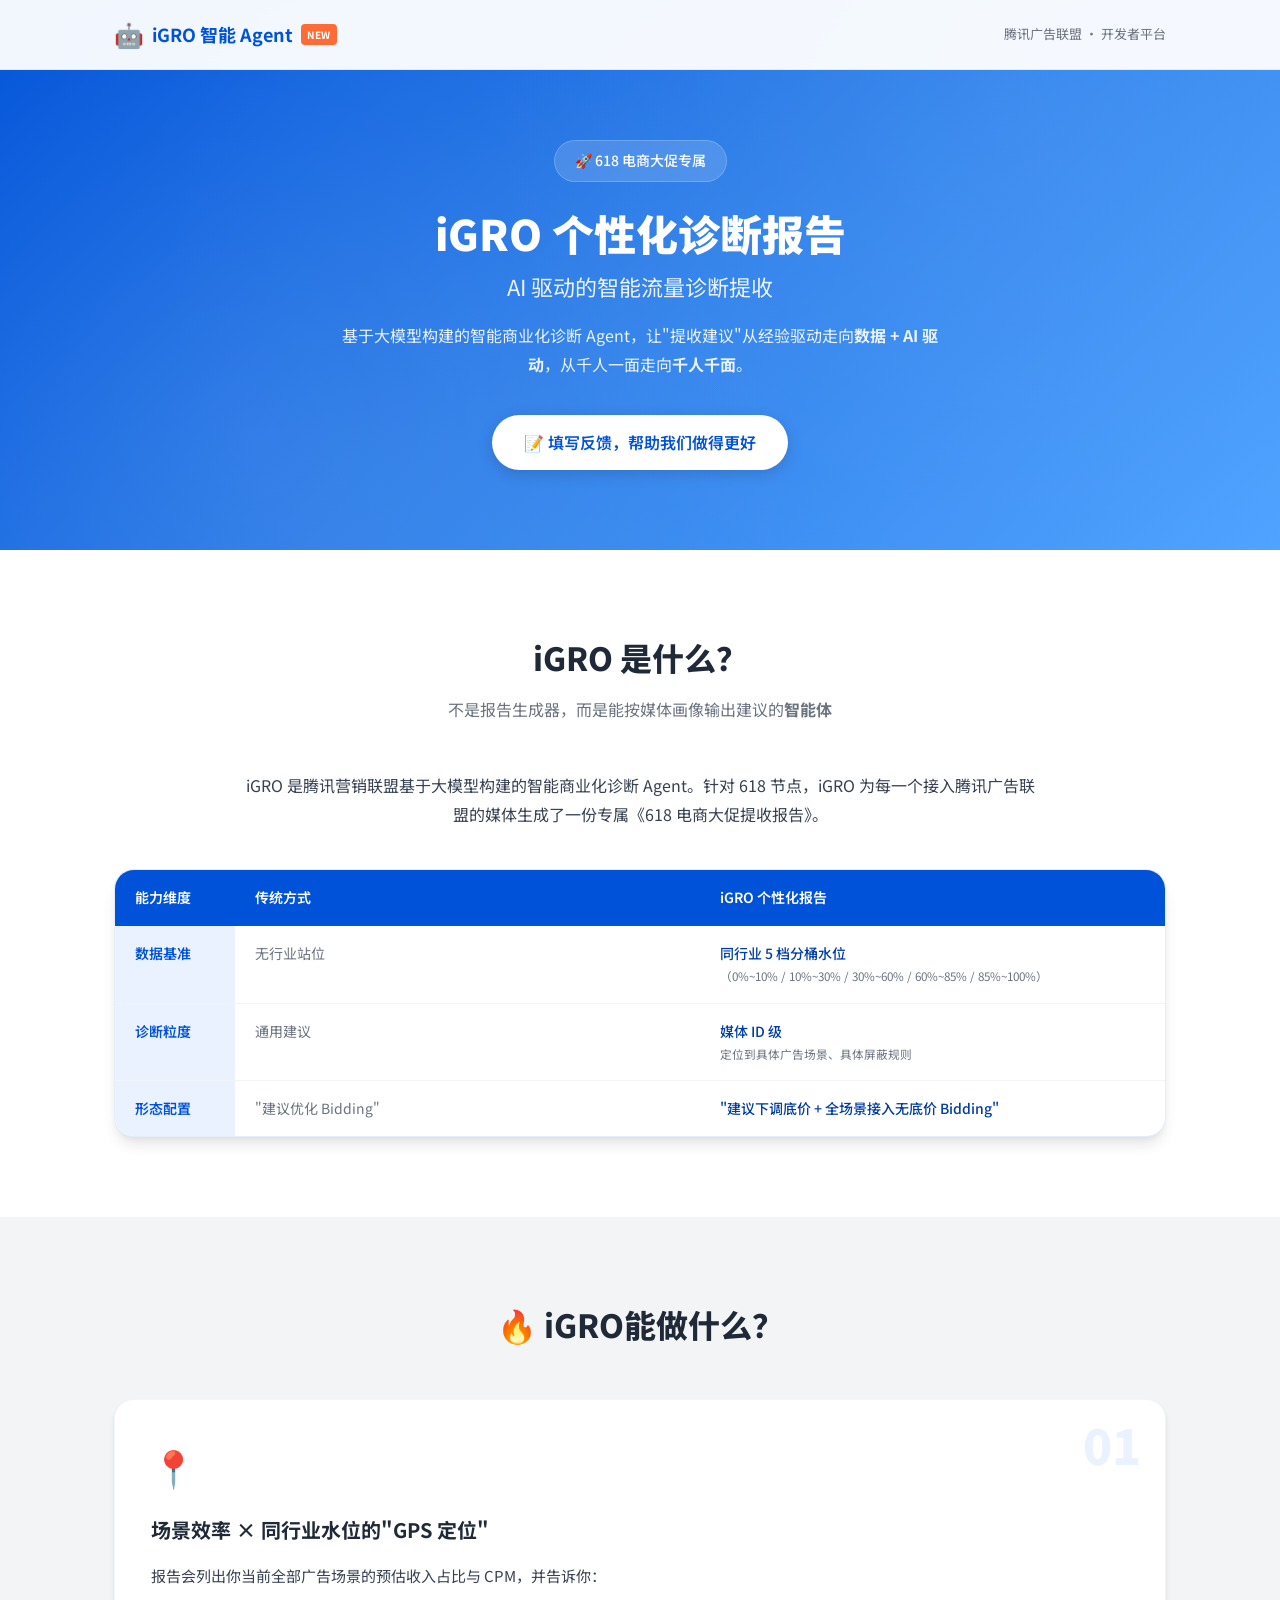
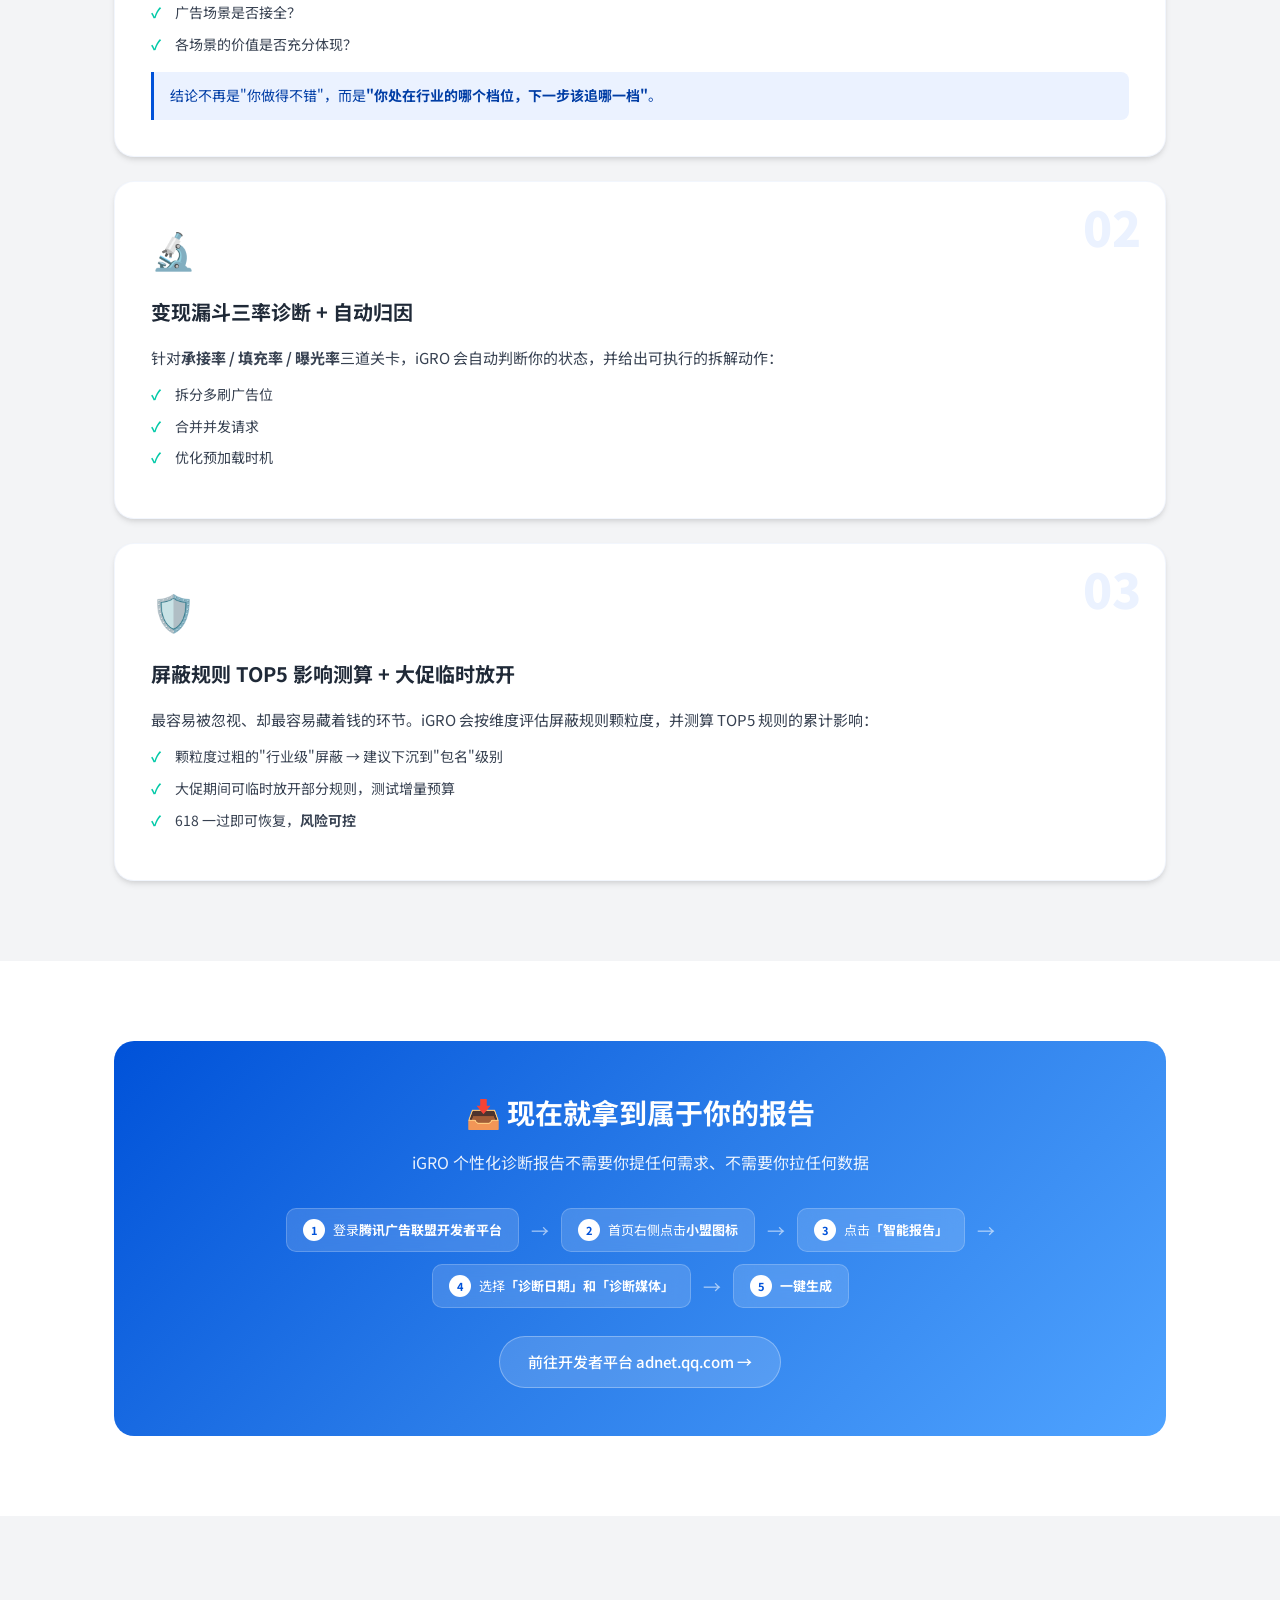
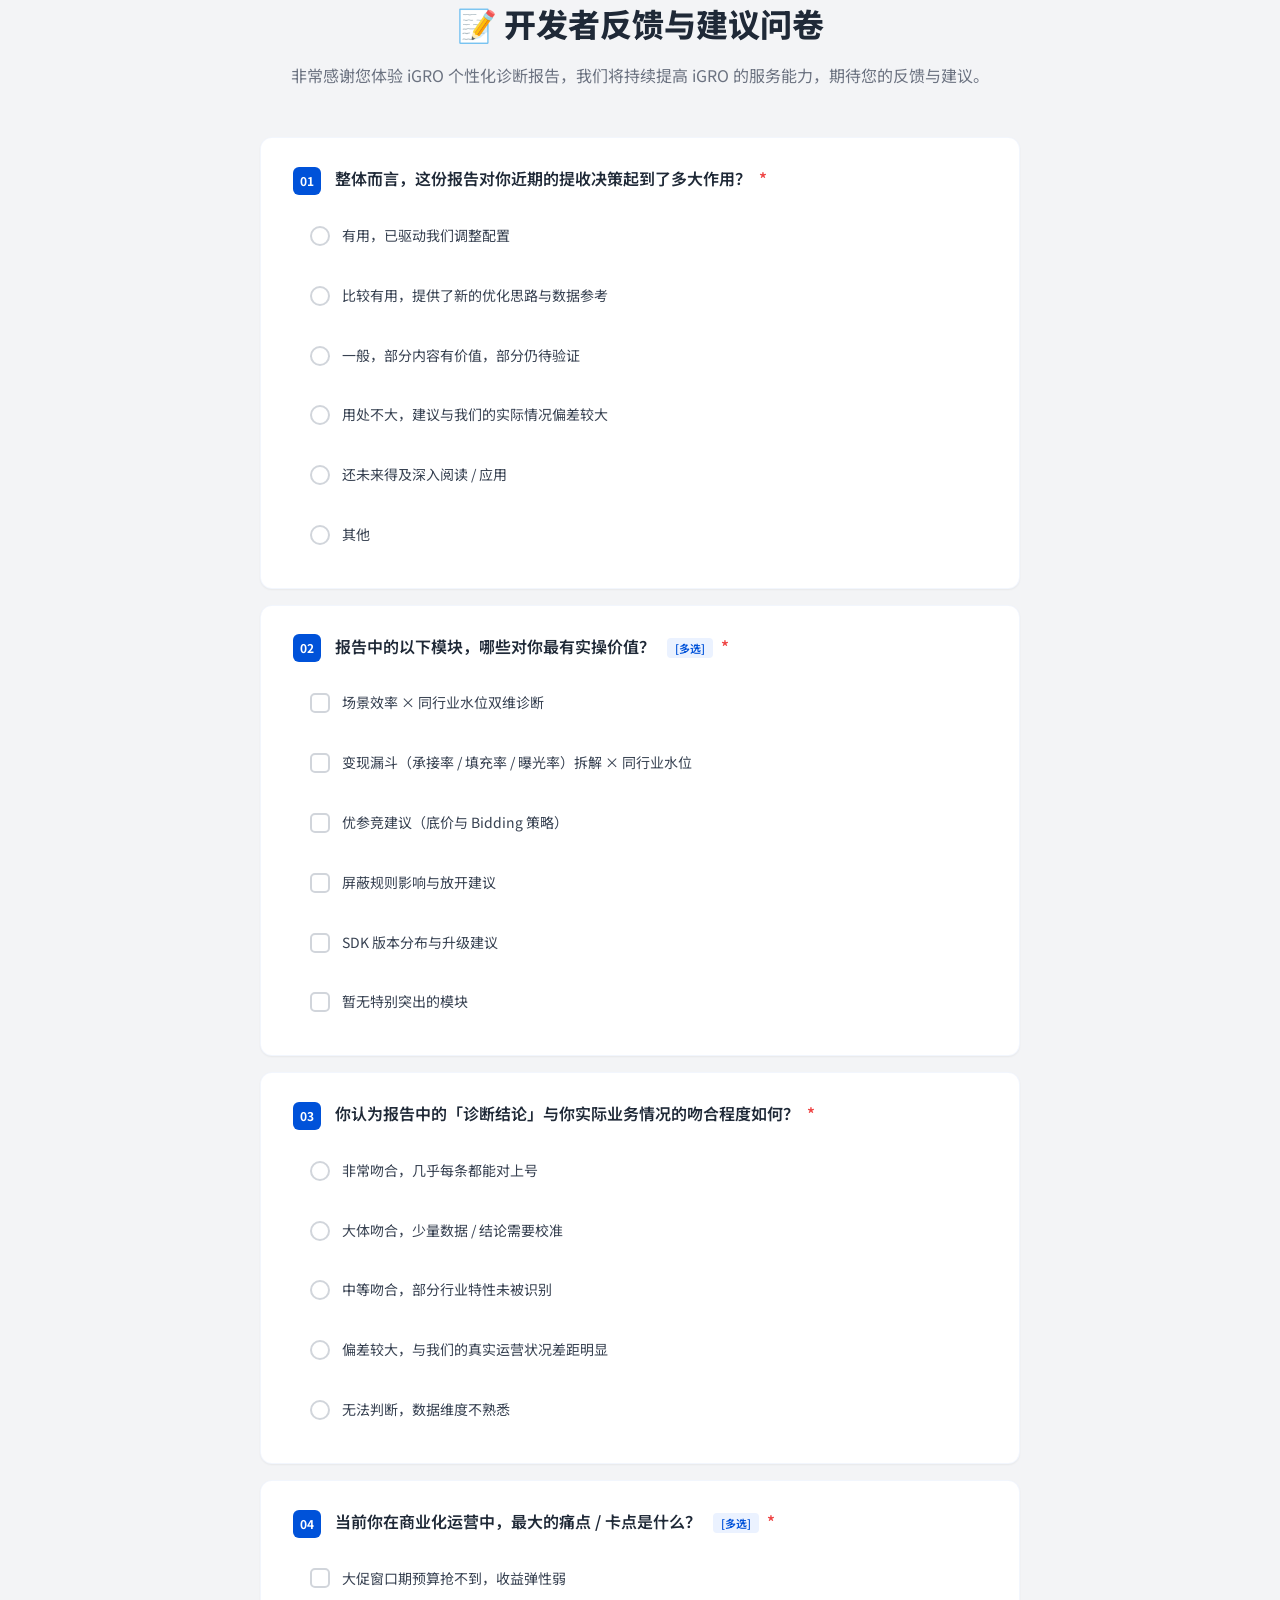
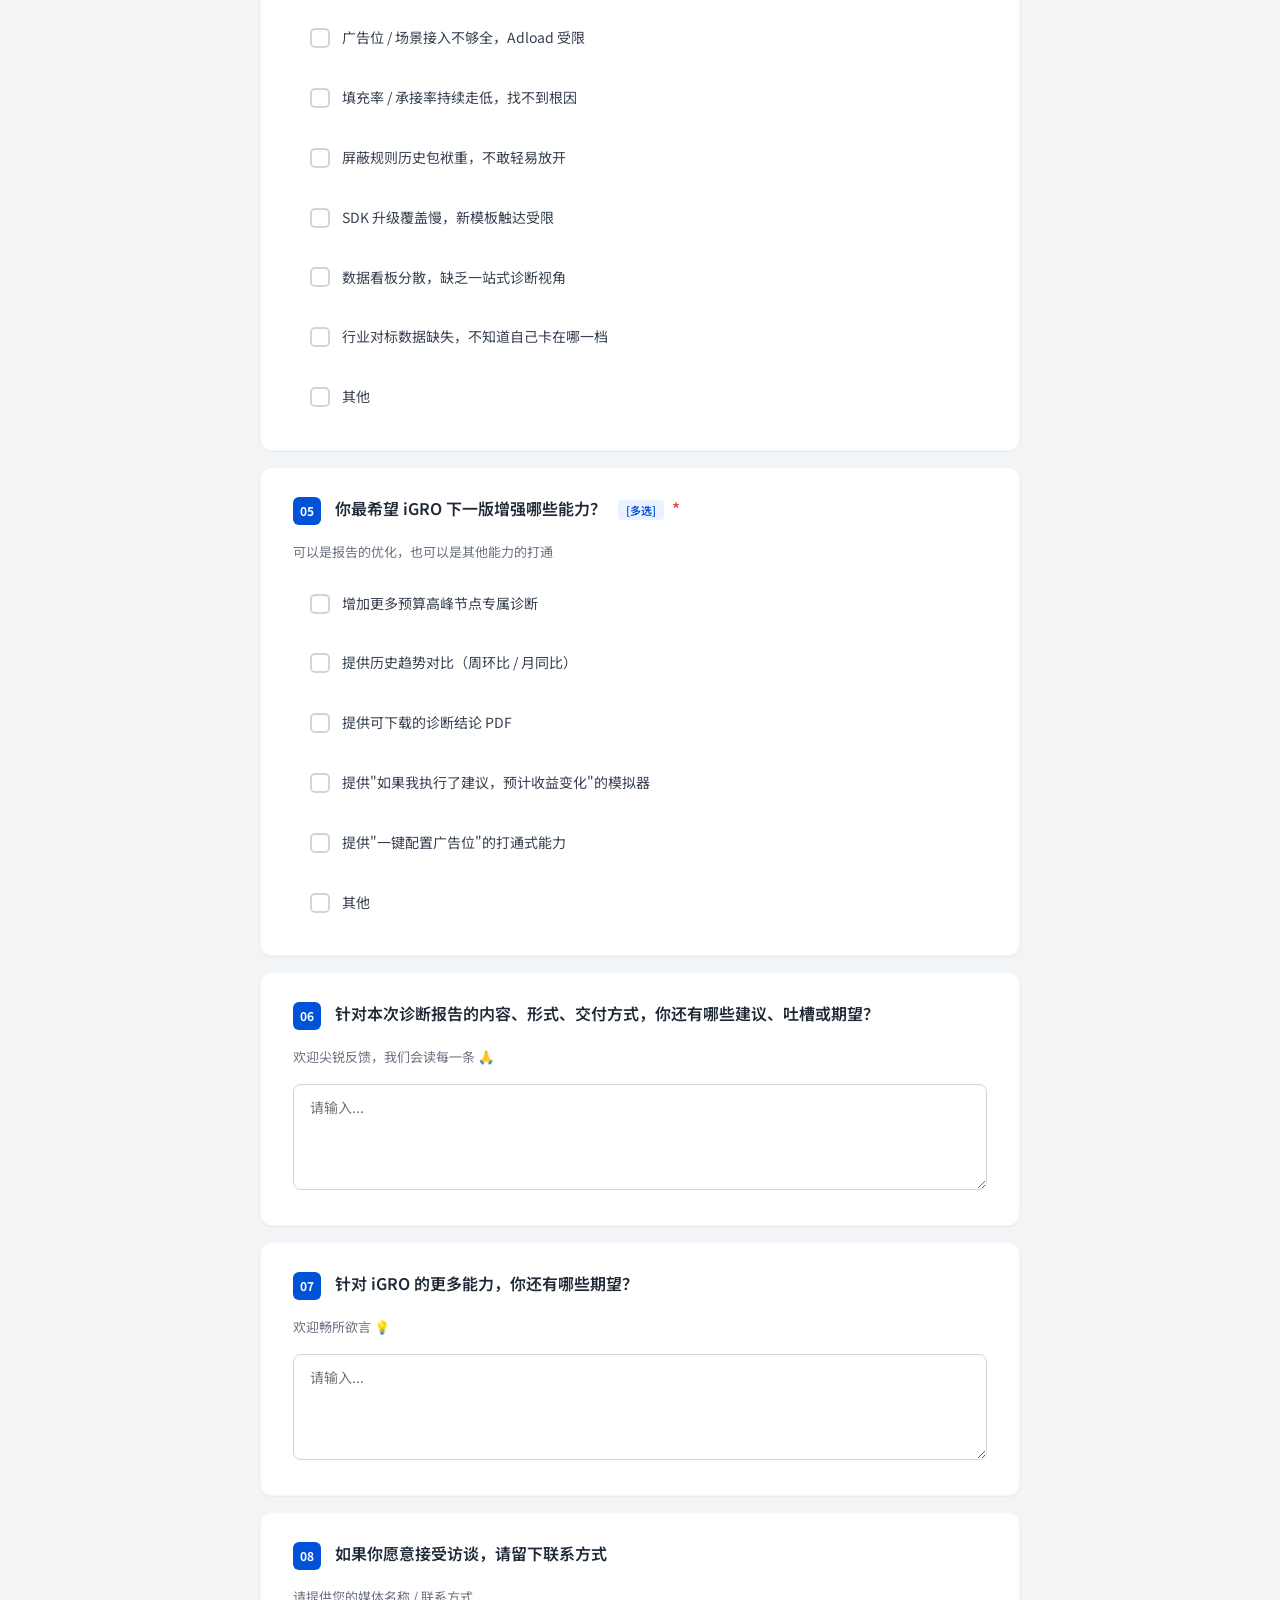
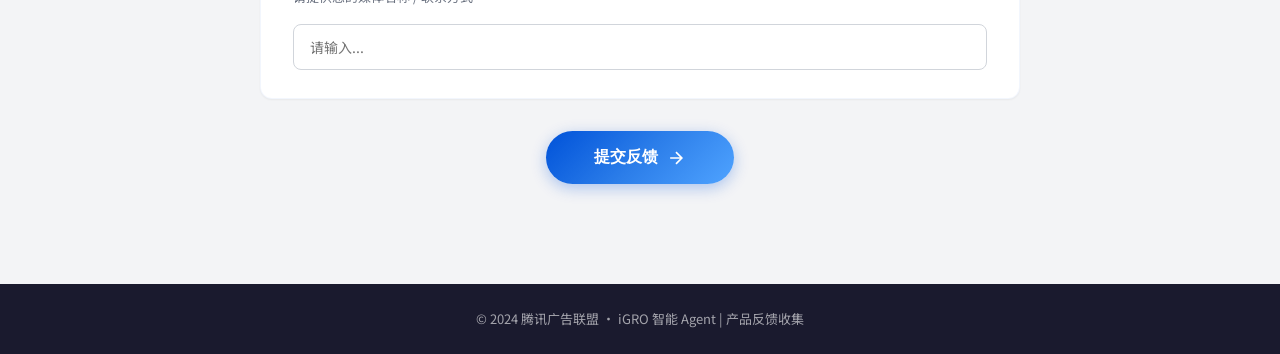
==== index.html @ fc8ea341 "Initial commit: iGRO feedback static site for GitHub Pages" ====
<!DOCTYPE html>
<html lang="zh-CN">
<head>
    <meta charset="UTF-8">
    <meta name="viewport" content="width=device-width, initial-scale=1.0">
    <title>iGRO 智能诊断报告 - 腾讯广告联盟</title>
    <link rel="stylesheet" href="style.css">
    <link href="https://fonts.googleapis.com/css2?family=Noto+Sans+SC:wght@300;400;500;700;900&display=swap" rel="stylesheet">
</head>
<body>
    <!-- 顶部导航 -->
    <nav class="navbar">
        <div class="nav-container">
            <div class="nav-brand">
                <span class="brand-icon">🤖</span>
                <span class="brand-text">iGRO 智能 Agent</span>
                <span class="brand-badge">NEW</span>
            </div>
            <div class="nav-subtitle">腾讯广告联盟 · 开发者平台</div>
        </div>
    </nav>

    <!-- Hero 区域 -->
    <section class="hero">
        <div class="hero-bg-pattern"></div>
        <div class="container">
            <div class="hero-content">
                <div class="hero-tag">🚀 618 电商大促专属</div>
                <h1 class="hero-title">
                    iGRO 个性化诊断报告
                    <span class="hero-highlight">AI 驱动的智能流量诊断提收</span>
                </h1>
                <p class="hero-desc">
                    基于大模型构建的智能商业化诊断 Agent，让"提收建议"从经验驱动走向<strong>数据 + AI 驱动</strong>，从千人一面走向<strong>千人千面</strong>。
                </p>
                <a href="#feedback-form" class="hero-cta">📝 填写反馈，帮助我们做得更好</a>
            </div>
        </div>
    </section>

    <!-- iGRO 是什么 -->
    <section class="section section-what">
        <div class="container">
            <div class="section-header">
                <h2 class="section-title">iGRO 是什么？</h2>
                <p class="section-subtitle">不是报告生成器，而是能按媒体画像输出建议的<strong>智能体</strong></p>
            </div>
            <p class="section-desc">
                iGRO 是腾讯营销联盟基于大模型构建的智能商业化诊断 Agent。针对 618 节点，iGRO 为每一个接入腾讯广告联盟的媒体生成了一份专属《618 电商大促提收报告》。
            </p>
            
            <!-- 对比表格 -->
            <div class="compare-table">
                <div class="compare-header">
                    <div class="compare-col">能力维度</div>
                    <div class="compare-col old">传统方式</div>
                    <div class="compare-col new">iGRO 个性化报告</div>
                </div>
                <div class="compare-row">
                    <div class="compare-col label">数据基准</div>
                    <div class="compare-col old">无行业站位</div>
                    <div class="compare-col new">同行业 5 档分桶水位<br><small>（0%~10% / 10%~30% / 30%~60% / 60%~85% / 85%~100%）</small></div>
                </div>
                <div class="compare-row">
                    <div class="compare-col label">诊断粒度</div>
                    <div class="compare-col old">通用建议</div>
                    <div class="compare-col new">媒体 ID 级<br><small>定位到具体广告场景、具体屏蔽规则</small></div>
                </div>
                <div class="compare-row">
                    <div class="compare-col label">形态配置</div>
                    <div class="compare-col old">"建议优化 Bidding"</div>
                    <div class="compare-col new">"建议下调底价 + 全场景接入无底价 Bidding"</div>
                </div>
            </div>
        </div>
    </section>

    <!-- 三大看点 -->
    <section class="section section-highlights">
        <div class="container">
            <div class="section-header">
                <h2 class="section-title">🔥 iGRO能做什么？</h2>
            </div>
            
            <div class="highlights-grid">
                <!-- 看点一 -->
                <div class="highlight-card">
                    <div class="highlight-number">01</div>
                    <div class="highlight-icon">📍</div>
                    <h3 class="highlight-title">场景效率 × 同行业水位的"GPS 定位"</h3>
                    <div class="highlight-content">
                        <p>报告会列出你当前全部广告场景的预估收入占比与 CPM，并告诉你：</p>
                        <ul>
                            <li>广告场景是否接全？</li>
                            <li>各场景的价值是否充分体现？</li>
                        </ul>
                        <div class="highlight-quote">
                            结论不再是"你做得不错"，而是<strong>"你处在行业的哪个档位，下一步该追哪一档"</strong>。
                        </div>
                    </div>
                </div>

                <!-- 看点二 -->
                <div class="highlight-card">
                    <div class="highlight-number">02</div>
                    <div class="highlight-icon">🔬</div>
                    <h3 class="highlight-title">变现漏斗三率诊断 + 自动归因</h3>
                    <div class="highlight-content">
                        <p>针对<strong>承接率 / 填充率 / 曝光率</strong>三道关卡，iGRO 会自动判断你的状态，并给出可执行的拆解动作：</p>
                        <ul>
                            <li>拆分多刷广告位</li>
                            <li>合并并发请求</li>
                            <li>优化预加载时机</li>
                        </ul>
                    </div>
                </div>

                <!-- 看点三 -->
                <div class="highlight-card">
                    <div class="highlight-number">03</div>
                    <div class="highlight-icon">🛡️</div>
                    <h3 class="highlight-title">屏蔽规则 TOP5 影响测算 + 大促临时放开</h3>
                    <div class="highlight-content">
                        <p>最容易被忽视、却最容易藏着钱的环节。iGRO 会按维度评估屏蔽规则颗粒度，并测算 TOP5 规则的累计影响：</p>
                        <ul>
                            <li>颗粒度过粗的"行业级"屏蔽 → 建议下沉到"包名"级别</li>
                            <li>大促期间可临时放开部分规则，测试增量预算</li>
                            <li>618 一过即可恢复，<strong>风险可控</strong></li>
                        </ul>
                    </div>
                </div>
            </div>
        </div>
    </section>

    <!-- 获取入口 -->
    <section class="section section-cta">
        <div class="container">
            <div class="cta-card">
                <h2>📥 现在就拿到属于你的报告</h2>
                <p>iGRO 个性化诊断报告不需要你提任何需求、不需要你拉任何数据</p>
                <div class="cta-path">
                    <div class="path-step">
                        <span class="step-num">1</span>
                        <span>登录<strong>腾讯广告联盟开发者平台</strong></span>
                    </div>
                    <div class="path-arrow">→</div>
                    <div class="path-step">
                        <span class="step-num">2</span>
                        <span>首页右侧点击<strong>小盟图标</strong></span>
                    </div>
                    <div class="path-arrow">→</div>
                    <div class="path-step">
                        <span class="step-num">3</span>
                        <span>点击<strong>「智能报告」</strong></span>
                    </div>
                    <div class="path-arrow">→</div>
                    <div class="path-step">
                        <span class="step-num">4</span>
                        <span>选择<strong>「诊断日期」和「诊断媒体」</strong></span>
                    </div>
                    <div class="path-arrow">→</div>
                    <div class="path-step">
                        <span class="step-num">5</span>
                        <span><strong>一键生成</strong></span>
                    </div>
                </div>
                <a href="https://adnet.qq.com" target="_blank" class="cta-link">前往开发者平台 adnet.qq.com →</a>
            </div>
        </div>
    </section>

    <!-- 反馈表单 -->
    <section class="section section-form" id="feedback-form">
        <div class="container">
            <div class="section-header">
                <h2 class="section-title">📝 开发者反馈与建议问卷</h2>
                <p class="section-subtitle">非常感谢您体验 iGRO 个性化诊断报告，我们将持续提高 iGRO 的服务能力，期待您的反馈与建议。</p>
            </div>

            <form class="feedback-form" action="https://formspree.io/f/xpwdggvp" method="POST" id="feedbackForm">
                
                <!-- Q01 单选 -->
                <div class="form-group">
                    <label class="form-label required">
                        <span class="q-number">01</span>
                        整体而言，这份报告对你近期的提收决策起到了多大作用？
                    </label>
                    <div class="radio-group">
                        <label class="radio-option">
                            <input type="radio" name="q01" value="有用，已驱动我们调整配置" required>
                            <span class="radio-custom"></span>
                            <span class="radio-text">有用，已驱动我们调整配置</span>
                        </label>
                        <label class="radio-option">
                            <input type="radio" name="q01" value="比较有用，提供了新的优化思路与数据参考">
                            <span class="radio-custom"></span>
                            <span class="radio-text">比较有用，提供了新的优化思路与数据参考</span>
                        </label>
                        <label class="radio-option">
                            <input type="radio" name="q01" value="一般，部分内容有价值，部分仍待验证">
                            <span class="radio-custom"></span>
                            <span class="radio-text">一般，部分内容有价值，部分仍待验证</span>
                        </label>
                        <label class="radio-option">
                            <input type="radio" name="q01" value="用处不大，建议与我们的实际情况偏差较大">
                            <span class="radio-custom"></span>
                            <span class="radio-text">用处不大，建议与我们的实际情况偏差较大</span>
                        </label>
                        <label class="radio-option">
                            <input type="radio" name="q01" value="还未来得及深入阅读/应用">
                            <span class="radio-custom"></span>
                            <span class="radio-text">还未来得及深入阅读 / 应用</span>
                        </label>
                        <label class="radio-option">
                            <input type="radio" name="q01" value="其他">
                            <span class="radio-custom"></span>
                            <span class="radio-text">其他</span>
                        </label>
                    </div>
                    <input type="text" name="q01_other" class="form-input other-input" placeholder="请输入其他内容..." style="display:none;">
                </div>

                <!-- Q02 多选 -->
                <div class="form-group">
                    <label class="form-label required">
                        <span class="q-number">02</span>
                        报告中的以下模块，哪些对你最有实操价值？
                        <span class="multi-tag">[多选]</span>
                    </label>
                    <div class="checkbox-group">
                        <label class="checkbox-option">
                            <input type="checkbox" name="q02" value="场景效率×同行业水位双维诊断">
                            <span class="checkbox-custom"></span>
                            <span class="checkbox-text">场景效率 × 同行业水位双维诊断</span>
                        </label>
                        <label class="checkbox-option">
                            <input type="checkbox" name="q02" value="变现漏斗（承接率/填充率/曝光率）拆解×同行业水位">
                            <span class="checkbox-custom"></span>
                            <span class="checkbox-text">变现漏斗（承接率 / 填充率 / 曝光率）拆解 × 同行业水位</span>
                        </label>
                        <label class="checkbox-option">
                            <input type="checkbox" name="q02" value="优参竞建议（底价与Bidding策略）">
                            <span class="checkbox-custom"></span>
                            <span class="checkbox-text">优参竞建议（底价与 Bidding 策略）</span>
                        </label>
                        <label class="checkbox-option">
                            <input type="checkbox" name="q02" value="屏蔽规则影响与放开建议">
                            <span class="checkbox-custom"></span>
                            <span class="checkbox-text">屏蔽规则影响与放开建议</span>
                        </label>
                        <label class="checkbox-option">
                            <input type="checkbox" name="q02" value="SDK版本分布与升级建议">
                            <span class="checkbox-custom"></span>
                            <span class="checkbox-text">SDK 版本分布与升级建议</span>
                        </label>
                        <label class="checkbox-option">
                            <input type="checkbox" name="q02" value="暂无特别突出的模块">
                            <span class="checkbox-custom"></span>
                            <span class="checkbox-text">暂无特别突出的模块</span>
                        </label>
                    </div>
                </div>

                <!-- Q03 单选 -->
                <div class="form-group">
                    <label class="form-label required">
                        <span class="q-number">03</span>
                        你认为报告中的「诊断结论」与你实际业务情况的吻合程度如何？
                    </label>
                    <div class="radio-group">
                        <label class="radio-option">
                            <input type="radio" name="q03" value="非常吻合，几乎每条都能对上号" required>
                            <span class="radio-custom"></span>
                            <span class="radio-text">非常吻合，几乎每条都能对上号</span>
                        </label>
                        <label class="radio-option">
                            <input type="radio" name="q03" value="大体吻合，少量数据/结论需要校准">
                            <span class="radio-custom"></span>
                            <span class="radio-text">大体吻合，少量数据 / 结论需要校准</span>
                        </label>
                        <label class="radio-option">
                            <input type="radio" name="q03" value="中等吻合，部分行业特性未被识别">
                            <span class="radio-custom"></span>
                            <span class="radio-text">中等吻合，部分行业特性未被识别</span>
                        </label>
                        <label class="radio-option">
                            <input type="radio" name="q03" value="偏差较大，与我们的真实运营状况差距明显">
                            <span class="radio-custom"></span>
                            <span class="radio-text">偏差较大，与我们的真实运营状况差距明显</span>
                        </label>
                        <label class="radio-option">
                            <input type="radio" name="q03" value="无法判断，数据维度不熟悉">
                            <span class="radio-custom"></span>
                            <span class="radio-text">无法判断，数据维度不熟悉</span>
                        </label>
                    </div>
                </div>

                <!-- Q04 多选 -->
                <div class="form-group">
                    <label class="form-label required">
                        <span class="q-number">04</span>
                        当前你在商业化运营中，最大的痛点 / 卡点是什么？
                        <span class="multi-tag">[多选]</span>
                    </label>
                    <div class="checkbox-group">
                        <label class="checkbox-option">
                            <input type="checkbox" name="q04" value="大促窗口期预算抢不到，收益弹性弱">
                            <span class="checkbox-custom"></span>
                            <span class="checkbox-text">大促窗口期预算抢不到，收益弹性弱</span>
                        </label>
                        <label class="checkbox-option">
                            <input type="checkbox" name="q04" value="广告位/场景接入不够全，Adload受限">
                            <span class="checkbox-custom"></span>
                            <span class="checkbox-text">广告位 / 场景接入不够全，Adload 受限</span>
                        </label>
                        <label class="checkbox-option">
                            <input type="checkbox" name="q04" value="填充率/承接率持续走低，找不到根因">
                            <span class="checkbox-custom"></span>
                            <span class="checkbox-text">填充率 / 承接率持续走低，找不到根因</span>
                        </label>
                        <label class="checkbox-option">
                            <input type="checkbox" name="q04" value="屏蔽规则历史包袱重，不敢轻易放开">
                            <span class="checkbox-custom"></span>
                            <span class="checkbox-text">屏蔽规则历史包袱重，不敢轻易放开</span>
                        </label>
                        <label class="checkbox-option">
                            <input type="checkbox" name="q04" value="SDK升级覆盖慢，新模板触达受限">
                            <span class="checkbox-custom"></span>
                            <span class="checkbox-text">SDK 升级覆盖慢，新模板触达受限</span>
                        </label>
                        <label class="checkbox-option">
                            <input type="checkbox" name="q04" value="数据看板分散，缺乏一站式诊断视角">
                            <span class="checkbox-custom"></span>
                            <span class="checkbox-text">数据看板分散，缺乏一站式诊断视角</span>
                        </label>
                        <label class="checkbox-option">
                            <input type="checkbox" name="q04" value="行业对标数据缺失，不知道自己卡在哪一档">
                            <span class="checkbox-custom"></span>
                            <span class="checkbox-text">行业对标数据缺失，不知道自己卡在哪一档</span>
                        </label>
                        <label class="checkbox-option">
                            <input type="checkbox" name="q04" value="其他">
                            <span class="checkbox-custom"></span>
                            <span class="checkbox-text">其他</span>
                        </label>
                    </div>
                    <input type="text" name="q04_other" class="form-input other-input" placeholder="请输入其他内容..." style="display:none;">
                </div>

                <!-- Q05 多选 -->
                <div class="form-group">
                    <label class="form-label required">
                        <span class="q-number">05</span>
                        你最希望 iGRO 下一版增强哪些能力？
                        <span class="multi-tag">[多选]</span>
                    </label>
                    <p class="form-hint">可以是报告的优化，也可以是其他能力的打通</p>
                    <div class="checkbox-group">
                        <label class="checkbox-option">
                            <input type="checkbox" name="q05" value="增加更多预算高峰节点专属诊断">
                            <span class="checkbox-custom"></span>
                            <span class="checkbox-text">增加更多预算高峰节点专属诊断</span>
                        </label>
                        <label class="checkbox-option">
                            <input type="checkbox" name="q05" value="提供历史趋势对比（周环比/月同比）">
                            <span class="checkbox-custom"></span>
                            <span class="checkbox-text">提供历史趋势对比（周环比 / 月同比）</span>
                        </label>
                        <label class="checkbox-option">
                            <input type="checkbox" name="q05" value="提供可下载的诊断结论PDF">
                            <span class="checkbox-custom"></span>
                            <span class="checkbox-text">提供可下载的诊断结论 PDF</span>
                        </label>
                        <label class="checkbox-option">
                            <input type="checkbox" name="q05" value="提供"如果我执行了建议，预计收益变化"的模拟器">
                            <span class="checkbox-custom"></span>
                            <span class="checkbox-text">提供"如果我执行了建议，预计收益变化"的模拟器</span>
                        </label>
                        <label class="checkbox-option">
                            <input type="checkbox" name="q05" value="提供"一键配置广告位"的打通式能力">
                            <span class="checkbox-custom"></span>
                            <span class="checkbox-text">提供"一键配置广告位"的打通式能力</span>
                        </label>
                        <label class="checkbox-option">
                            <input type="checkbox" name="q05" value="其他">
                            <span class="checkbox-custom"></span>
                            <span class="checkbox-text">其他</span>
                        </label>
                    </div>
                    <input type="text" name="q05_other" class="form-input other-input" placeholder="请输入其他内容..." style="display:none;">
                </div>

                <!-- Q06 简答 -->
                <div class="form-group">
                    <label class="form-label">
                        <span class="q-number">06</span>
                        针对本次诊断报告的内容、形式、交付方式，你还有哪些建议、吐槽或期望？
                    </label>
                    <p class="form-hint">欢迎尖锐反馈，我们会读每一条 🙏</p>
                    <textarea name="q06" class="form-textarea" placeholder="请输入..." rows="4"></textarea>
                </div>

                <!-- Q07 简答 -->
                <div class="form-group">
                    <label class="form-label">
                        <span class="q-number">07</span>
                        针对 iGRO 的更多能力，你还有哪些期望？
                    </label>
                    <p class="form-hint">欢迎畅所欲言 💡</p>
                    <textarea name="q07" class="form-textarea" placeholder="请输入..." rows="4"></textarea>
                </div>

                <!-- Q08 简答 -->
                <div class="form-group">
                    <label class="form-label">
                        <span class="q-number">08</span>
                        如果你愿意接受访谈，请留下联系方式
                    </label>
                    <p class="form-hint">请提供您的媒体名称 / 联系方式</p>
                    <input type="text" name="q08" class="form-input" placeholder="请输入...">
                </div>

                <!-- 隐藏字段：Formspree 跳转回本页 -->
                <input type="hidden" name="_next" value="https://aylasczhang.github.io/igro-feedback/success.html">
                <input type="hidden" name="_subject" value="iGRO 新反馈提交">

                <!-- 提交按钮 -->
                <div class="form-submit">
                    <button type="submit" class="submit-btn">
                        <span>提交反馈</span>
                        <svg width="20" height="20" viewBox="0 0 24 24" fill="none" stroke="currentColor" stroke-width="2">
                            <path d="M5 12h14M12 5l7 7-7 7"/>
                        </svg>
                    </button>
                </div>
            </form>
        </div>
    </section>

    <!-- 页脚 -->
    <footer class="footer">
        <div class="container">
            <p>© 2024 腾讯广告联盟 · iGRO 智能 Agent | 产品反馈收集</p>
        </div>
    </footer>

    <script>
        // 处理"其他"选项显示输入框
        document.querySelectorAll('input[name="q01"]').forEach(radio => {
            radio.addEventListener('change', function() {
                const otherInput = this.closest('.form-group').querySelector('.other-input');
                otherInput.style.display = this.value === '其他' ? 'block' : 'none';
            });
        });

        // Q04 其他
        document.querySelectorAll('input[name="q04"]').forEach(checkbox => {
            checkbox.addEventListener('change', function() {
                if (this.value === '其他') {
                    const otherInput = this.closest('.form-group').querySelector('.other-input');
                    otherInput.style.display = this.checked ? 'block' : 'none';
                }
            });
        });

        // Q05 其他
        document.querySelectorAll('input[name="q05"]').forEach(checkbox => {
            checkbox.addEventListener('change', function() {
                if (this.value === '其他') {
                    const otherInput = this.closest('.form-group').querySelector('.other-input');
                    otherInput.style.display = this.checked ? 'block' : 'none';
                }
            });
        });

        // 表单验证
        document.getElementById('feedbackForm').addEventListener('submit', function(e) {
            // 检查Q02是否至少选了一项
            const q02Checked = document.querySelectorAll('input[name="q02"]:checked');
            if (q02Checked.length === 0) {
                e.preventDefault();
                alert('请至少选择一项 Q02 的选项');
                return;
            }

            // 检查Q04是否至少选了一项
            const q04Checked = document.querySelectorAll('input[name="q04"]:checked');
            if (q04Checked.length === 0) {
                e.preventDefault();
                alert('请至少选择一项 Q04 的选项');
                return;
            }

            // 检查Q05是否至少选了一项
            const q05Checked = document.querySelectorAll('input[name="q05"]:checked');
            if (q05Checked.length === 0) {
                e.preventDefault();
                alert('请至少选择一项 Q05 的选项');
                return;
            }
        });

        // 平滑滚动
        document.querySelectorAll('a[href^="#"]').forEach(anchor => {
            anchor.addEventListener('click', function(e) {
                e.preventDefault();
                const target = document.querySelector(this.getAttribute('href'));
                if (target) {
                    target.scrollIntoView({ behavior: 'smooth', block: 'start' });
                }
            });
        });
    </script>
</body>
</html>
---- style.css ----
/* ============================================
   iGRO 反馈网站 - 腾讯广告品牌蓝色调
   ============================================ */

/* CSS Variables */
:root {
    --primary: #0052D9;
    --primary-light: #3B82F6;
    --primary-dark: #003DA5;
    --primary-bg: #EBF2FF;
    --primary-gradient: linear-gradient(135deg, #0052D9 0%, #2B7DE9 50%, #4FA3FF 100%);
    --secondary: #00C9A7;
    --accent: #FF6B35;
    --dark: #1A1A2E;
    --gray-900: #1F2937;
    --gray-700: #374151;
    --gray-500: #6B7280;
    --gray-300: #D1D5DB;
    --gray-100: #F3F4F6;
    --white: #FFFFFF;
    --shadow-sm: 0 1px 2px rgba(0, 0, 0, 0.05);
    --shadow-md: 0 4px 6px -1px rgba(0, 0, 0, 0.1), 0 2px 4px -1px rgba(0, 0, 0, 0.06);
    --shadow-lg: 0 10px 15px -3px rgba(0, 0, 0, 0.1), 0 4px 6px -2px rgba(0, 0, 0, 0.05);
    --shadow-xl: 0 20px 25px -5px rgba(0, 0, 0, 0.1), 0 10px 10px -5px rgba(0, 0, 0, 0.04);
    --radius: 12px;
    --radius-lg: 20px;
}

/* Reset */
* {
    margin: 0;
    padding: 0;
    box-sizing: border-box;
}

html {
    scroll-behavior: smooth;
}

body {
    font-family: 'Noto Sans SC', -apple-system, BlinkMacSystemFont, 'Segoe UI', sans-serif;
    color: var(--gray-900);
    line-height: 1.7;
    background: var(--white);
    -webkit-font-smoothing: antialiased;
}

.container {
    max-width: 1100px;
    margin: 0 auto;
    padding: 0 24px;
}

/* ============ Navbar ============ */
.navbar {
    position: fixed;
    top: 0;
    left: 0;
    right: 0;
    z-index: 1000;
    background: rgba(255, 255, 255, 0.95);
    backdrop-filter: blur(20px);
    border-bottom: 1px solid rgba(0, 82, 217, 0.08);
    padding: 14px 0;
}

.nav-container {
    max-width: 1100px;
    margin: 0 auto;
    padding: 0 24px;
    display: flex;
    align-items: center;
    justify-content: space-between;
}

.nav-brand {
    display: flex;
    align-items: center;
    gap: 8px;
}

.brand-icon {
    font-size: 24px;
}

.brand-text {
    font-weight: 700;
    font-size: 18px;
    color: var(--primary);
}

.brand-badge {
    background: var(--accent);
    color: white;
    font-size: 10px;
    font-weight: 700;
    padding: 2px 6px;
    border-radius: 4px;
    letter-spacing: 0.5px;
}

.nav-subtitle {
    font-size: 13px;
    color: var(--gray-500);
}

.nav-logout {
    color: var(--gray-500);
    text-decoration: none;
    font-size: 14px;
    padding: 6px 12px;
    border-radius: 6px;
    transition: all 0.2s;
}

.nav-logout:hover {
    background: var(--gray-100);
    color: var(--primary);
}

/* ============ Hero ============ */
.hero {
    position: relative;
    padding: 140px 0 80px;
    background: var(--primary-gradient);
    overflow: hidden;
}

.hero-bg-pattern {
    position: absolute;
    top: 0;
    left: 0;
    right: 0;
    bottom: 0;
    background-image: 
        radial-gradient(circle at 20% 80%, rgba(255, 255, 255, 0.08) 0%, transparent 50%),
        radial-gradient(circle at 80% 20%, rgba(255, 255, 255, 0.05) 0%, transparent 50%),
        radial-gradient(circle at 50% 50%, rgba(255, 255, 255, 0.02) 0%, transparent 80%);
}

.hero-content {
    position: relative;
    text-align: center;
    color: white;
}

.hero-tag {
    display: inline-block;
    background: rgba(255, 255, 255, 0.15);
    backdrop-filter: blur(10px);
    border: 1px solid rgba(255, 255, 255, 0.2);
    padding: 8px 20px;
    border-radius: 30px;
    font-size: 14px;
    font-weight: 500;
    margin-bottom: 24px;
}

.hero-title {
    font-size: 42px;
    font-weight: 900;
    line-height: 1.3;
    margin-bottom: 20px;
}

.hero-highlight {
    display: block;
    font-size: 22px;
    font-weight: 400;
    opacity: 0.9;
    margin-top: 12px;
}

.hero-desc {
    font-size: 16px;
    line-height: 1.8;
    opacity: 0.9;
    max-width: 600px;
    margin: 0 auto 36px;
}

.hero-cta {
    display: inline-block;
    background: white;
    color: var(--primary);
    padding: 14px 32px;
    border-radius: 30px;
    font-size: 16px;
    font-weight: 600;
    text-decoration: none;
    transition: all 0.3s;
    box-shadow: 0 4px 15px rgba(0, 0, 0, 0.15);
}

.hero-cta:hover {
    transform: translateY(-2px);
    box-shadow: 0 8px 25px rgba(0, 0, 0, 0.2);
}

/* ============ Sections ============ */
.section {
    padding: 80px 0;
}

.section-header {
    text-align: center;
    margin-bottom: 48px;
}

.section-title {
    font-size: 32px;
    font-weight: 800;
    color: var(--gray-900);
    margin-bottom: 12px;
}

.section-subtitle {
    font-size: 16px;
    color: var(--gray-500);
}

.section-desc {
    font-size: 16px;
    color: var(--gray-700);
    max-width: 800px;
    margin: 0 auto 40px;
    text-align: center;
    line-height: 1.8;
}

/* ============ Compare Table ============ */
.compare-table {
    background: white;
    border-radius: var(--radius-lg);
    overflow: hidden;
    box-shadow: var(--shadow-lg);
    border: 1px solid rgba(0, 82, 217, 0.1);
}

.compare-header {
    display: grid;
    grid-template-columns: 120px 1fr 1fr;
    background: var(--primary);
    color: white;
    font-weight: 600;
    font-size: 14px;
}

.compare-header .compare-col {
    padding: 16px 20px;
}

.compare-row {
    display: grid;
    grid-template-columns: 120px 1fr 1fr;
    border-bottom: 1px solid var(--gray-100);
}

.compare-row:last-child {
    border-bottom: none;
}

.compare-row .compare-col {
    padding: 16px 20px;
    font-size: 14px;
    line-height: 1.6;
}

.compare-row .compare-col.label {
    font-weight: 600;
    background: var(--primary-bg);
    color: var(--primary);
}

.compare-row .compare-col.old {
    color: var(--gray-500);
}

.compare-row .compare-col.new {
    color: var(--primary-dark);
    font-weight: 500;
}

.compare-row .compare-col.new small {
    color: var(--gray-500);
    font-weight: 400;
}

/* ============ Highlights ============ */
.section-highlights {
    background: var(--gray-100);
}

.highlights-grid {
    display: grid;
    grid-template-columns: 1fr;
    gap: 24px;
}

.highlight-card {
    position: relative;
    background: white;
    border-radius: var(--radius-lg);
    padding: 36px;
    box-shadow: var(--shadow-md);
    border: 1px solid rgba(0, 82, 217, 0.05);
    transition: all 0.3s;
}

.highlight-card:hover {
    transform: translateY(-4px);
    box-shadow: var(--shadow-xl);
}

.highlight-number {
    position: absolute;
    top: 20px;
    right: 24px;
    font-size: 48px;
    font-weight: 900;
    color: var(--primary-bg);
    line-height: 1;
}

.highlight-icon {
    font-size: 36px;
    margin-bottom: 16px;
}

.highlight-title {
    font-size: 20px;
    font-weight: 700;
    color: var(--gray-900);
    margin-bottom: 16px;
}

.highlight-content p {
    font-size: 15px;
    color: var(--gray-700);
    margin-bottom: 12px;
}

.highlight-content ul {
    list-style: none;
    margin: 12px 0;
}

.highlight-content ul li {
    position: relative;
    padding-left: 24px;
    font-size: 14px;
    color: var(--gray-700);
    margin-bottom: 8px;
}

.highlight-content ul li::before {
    content: '✓';
    position: absolute;
    left: 0;
    color: var(--secondary);
    font-weight: 700;
}

.highlight-quote {
    background: var(--primary-bg);
    border-left: 3px solid var(--primary);
    padding: 12px 16px;
    border-radius: 0 8px 8px 0;
    font-size: 14px;
    color: var(--primary-dark);
    margin-top: 16px;
}

/* ============ CTA Section ============ */
.section-cta {
    background: white;
}

.cta-card {
    background: var(--primary-gradient);
    border-radius: var(--radius-lg);
    padding: 48px;
    text-align: center;
    color: white;
}

.cta-card h2 {
    font-size: 28px;
    margin-bottom: 12px;
}

.cta-card p {
    opacity: 0.9;
    margin-bottom: 32px;
}

.cta-path {
    display: flex;
    align-items: center;
    justify-content: center;
    flex-wrap: wrap;
    gap: 12px;
}

.path-step {
    display: flex;
    align-items: center;
    gap: 8px;
    background: rgba(255, 255, 255, 0.15);
    backdrop-filter: blur(10px);
    border: 1px solid rgba(255, 255, 255, 0.2);
    padding: 10px 16px;
    border-radius: 10px;
    font-size: 13px;
}

.step-num {
    display: inline-flex;
    align-items: center;
    justify-content: center;
    width: 22px;
    height: 22px;
    background: white;
    color: var(--primary);
    border-radius: 50%;
    font-size: 11px;
    font-weight: 700;
}

.path-arrow {
    font-size: 18px;
    opacity: 0.6;
}

.cta-link {
    display: inline-block;
    margin-top: 28px;
    color: white;
    font-size: 15px;
    font-weight: 500;
    text-decoration: none;
    padding: 12px 28px;
    background: rgba(255, 255, 255, 0.15);
    border: 1px solid rgba(255, 255, 255, 0.3);
    border-radius: 30px;
    transition: all 0.3s;
}

.cta-link:hover {
    background: rgba(255, 255, 255, 0.25);
    transform: translateY(-2px);
}

/* ============ Form Section ============ */
.section-form {
    background: var(--gray-100);
    padding: 80px 0 100px;
}

.feedback-form {
    max-width: 760px;
    margin: 0 auto;
}

.form-group {
    background: white;
    border-radius: var(--radius);
    padding: 28px 32px;
    margin-bottom: 16px;
    box-shadow: var(--shadow-sm);
    border: 1px solid rgba(0, 82, 217, 0.05);
    transition: border-color 0.2s;
}

.form-group:hover {
    border-color: rgba(0, 82, 217, 0.15);
}

.form-label {
    display: block;
    font-size: 16px;
    font-weight: 600;
    color: var(--gray-900);
    margin-bottom: 16px;
    line-height: 1.5;
}

.form-label.required::after {
    content: '*';
    color: #EF4444;
    margin-left: 4px;
}

.q-number {
    display: inline-flex;
    align-items: center;
    justify-content: center;
    width: 28px;
    height: 28px;
    background: var(--primary);
    color: white;
    border-radius: 6px;
    font-size: 12px;
    font-weight: 700;
    margin-right: 10px;
    vertical-align: middle;
}

.multi-tag {
    display: inline-block;
    background: var(--primary-bg);
    color: var(--primary);
    font-size: 11px;
    font-weight: 600;
    padding: 2px 8px;
    border-radius: 4px;
    margin-left: 8px;
}

.form-hint {
    font-size: 13px;
    color: var(--gray-500);
    margin-bottom: 16px;
}

/* Radio Options */
.radio-group,
.checkbox-group {
    display: flex;
    flex-direction: column;
    gap: 10px;
}

.radio-option,
.checkbox-option {
    display: flex;
    align-items: center;
    gap: 12px;
    padding: 12px 16px;
    border-radius: 8px;
    cursor: pointer;
    transition: all 0.2s;
    border: 1px solid transparent;
}

.radio-option:hover,
.checkbox-option:hover {
    background: var(--primary-bg);
    border-color: rgba(0, 82, 217, 0.1);
}

.radio-option input,
.checkbox-option input {
    display: none;
}

.radio-custom {
    width: 20px;
    height: 20px;
    border-radius: 50%;
    border: 2px solid var(--gray-300);
    position: relative;
    flex-shrink: 0;
    transition: all 0.2s;
}

.radio-option input:checked ~ .radio-custom {
    border-color: var(--primary);
}

.radio-option input:checked ~ .radio-custom::after {
    content: '';
    position: absolute;
    top: 50%;
    left: 50%;
    transform: translate(-50%, -50%);
    width: 10px;
    height: 10px;
    border-radius: 50%;
    background: var(--primary);
}

.checkbox-custom {
    width: 20px;
    height: 20px;
    border-radius: 5px;
    border: 2px solid var(--gray-300);
    position: relative;
    flex-shrink: 0;
    transition: all 0.2s;
}

.checkbox-option input:checked ~ .checkbox-custom {
    border-color: var(--primary);
    background: var(--primary);
}

.checkbox-option input:checked ~ .checkbox-custom::after {
    content: '✓';
    position: absolute;
    top: 50%;
    left: 50%;
    transform: translate(-50%, -50%);
    color: white;
    font-size: 12px;
    font-weight: 700;
}

.radio-text,
.checkbox-text {
    font-size: 14px;
    color: var(--gray-700);
}

.radio-option input:checked ~ .radio-text,
.checkbox-option input:checked ~ .checkbox-text {
    color: var(--primary);
    font-weight: 500;
}

/* Input & Textarea */
.form-input,
.form-textarea {
    width: 100%;
    padding: 12px 16px;
    border: 1px solid var(--gray-300);
    border-radius: 8px;
    font-size: 14px;
    font-family: inherit;
    color: var(--gray-900);
    transition: all 0.2s;
    outline: none;
}

.form-input:focus,
.form-textarea:focus {
    border-color: var(--primary);
    box-shadow: 0 0 0 3px rgba(0, 82, 217, 0.1);
}

.form-textarea {
    resize: vertical;
    min-height: 100px;
}

.other-input {
    margin-top: 12px;
}

/* Submit Button */
.form-submit {
    text-align: center;
    margin-top: 32px;
}

.submit-btn {
    display: inline-flex;
    align-items: center;
    gap: 8px;
    background: var(--primary-gradient);
    color: white;
    border: none;
    padding: 16px 48px;
    border-radius: 30px;
    font-size: 16px;
    font-weight: 600;
    cursor: pointer;
    transition: all 0.3s;
    box-shadow: 0 4px 15px rgba(0, 82, 217, 0.3);
}

.submit-btn:hover {
    transform: translateY(-2px);
    box-shadow: 0 8px 25px rgba(0, 82, 217, 0.4);
}

.submit-btn:active {
    transform: translateY(0);
}

/* ============ Success Page ============ */
.success-page {
    min-height: 80vh;
    display: flex;
    align-items: center;
    justify-content: center;
    padding-top: 80px;
}

.success-card {
    text-align: center;
    padding: 60px;
    max-width: 500px;
}

.success-icon {
    font-size: 64px;
    margin-bottom: 24px;
}

.success-card h1 {
    font-size: 28px;
    color: var(--gray-900);
    margin-bottom: 16px;
}

.success-message {
    font-size: 15px;
    color: var(--gray-500);
    line-height: 1.8;
    margin-bottom: 36px;
}

.btn-back {
    display: inline-block;
    color: var(--primary);
    text-decoration: none;
    font-weight: 600;
    padding: 12px 24px;
    border: 2px solid var(--primary);
    border-radius: 30px;
    transition: all 0.2s;
}

.btn-back:hover {
    background: var(--primary);
    color: white;
}

/* ============ Admin Pages ============ */
.admin-login-page {
    min-height: 80vh;
    display: flex;
    align-items: center;
    justify-content: center;
    padding-top: 80px;
    background: var(--gray-100);
}

.login-card {
    background: white;
    padding: 48px;
    border-radius: var(--radius-lg);
    box-shadow: var(--shadow-lg);
    width: 100%;
    max-width: 400px;
}

.login-card h2 {
    text-align: center;
    margin-bottom: 24px;
    color: var(--gray-900);
}

.error-message {
    background: #FEE2E2;
    color: #DC2626;
    padding: 10px 16px;
    border-radius: 8px;
    font-size: 14px;
    margin-bottom: 16px;
    text-align: center;
}

.login-form-group {
    margin-bottom: 20px;
}

.login-form-group label {
    display: block;
    font-size: 14px;
    font-weight: 500;
    margin-bottom: 8px;
    color: var(--gray-700);
}

.login-form-group input {
    width: 100%;
    padding: 12px 16px;
    border: 1px solid var(--gray-300);
    border-radius: 8px;
    font-size: 14px;
    outline: none;
    transition: all 0.2s;
}

.login-form-group input:focus {
    border-color: var(--primary);
    box-shadow: 0 0 0 3px rgba(0, 82, 217, 0.1);
}

.login-btn {
    width: 100%;
    padding: 14px;
    background: var(--primary-gradient);
    color: white;
    border: none;
    border-radius: 8px;
    font-size: 16px;
    font-weight: 600;
    cursor: pointer;
    transition: all 0.2s;
}

.login-btn:hover {
    opacity: 0.9;
}

/* Admin Dashboard */
.admin-page {
    padding-top: 100px;
    padding-bottom: 60px;
    min-height: 100vh;
    background: var(--gray-100);
}

.admin-stats {
    display: flex;
    align-items: center;
    justify-content: space-between;
    background: white;
    border-radius: var(--radius);
    padding: 24px 32px;
    margin-bottom: 24px;
    box-shadow: var(--shadow-sm);
}

.stat-card {
    display: flex;
    align-items: center;
    gap: 16px;
}

.stat-number {
    font-size: 36px;
    font-weight: 900;
    color: var(--primary);
}

.stat-label {
    font-size: 14px;
    color: var(--gray-500);
}

.stat-actions {
    display: flex;
    gap: 12px;
}

.download-btn {
    display: inline-flex;
    align-items: center;
    gap: 6px;
    padding: 10px 20px;
    border-radius: 8px;
    font-size: 14px;
    font-weight: 500;
    text-decoration: none;
    transition: all 0.2s;
}

.csv-btn {
    background: #E8F5E9;
    color: #2E7D32;
}

.csv-btn:hover {
    background: #C8E6C9;
}

.excel-btn {
    background: #E3F2FD;
    color: var(--primary);
}

.excel-btn:hover {
    background: #BBDEFB;
}

/* Admin Table */
.admin-table-wrapper {
    background: white;
    border-radius: var(--radius);
    padding: 24px;
    box-shadow: var(--shadow-sm);
}

.admin-table-wrapper h3 {
    margin-bottom: 16px;
    color: var(--gray-900);
}

.admin-table-scroll {
    overflow-x: auto;
}

.admin-table {
    width: 100%;
    border-collapse: collapse;
    font-size: 13px;
}

.admin-table th {
    background: var(--primary-bg);
    color: var(--primary-dark);
    font-weight: 600;
    padding: 12px 16px;
    text-align: left;
    white-space: nowrap;
}

.admin-table td {
    padding: 12px 16px;
    border-bottom: 1px solid var(--gray-100);
    vertical-align: top;
    max-width: 200px;
}

.admin-table tr:hover td {
    background: var(--gray-100);
}

.empty-state {
    text-align: center;
    padding: 60px 0;
    color: var(--gray-500);
}

.empty-state p:first-child {
    font-size: 24px;
    margin-bottom: 8px;
}

.empty-hint {
    font-size: 14px;
}

/* ============ Footer ============ */
.footer {
    background: var(--dark);
    color: rgba(255, 255, 255, 0.6);
    padding: 24px 0;
    text-align: center;
    font-size: 13px;
}

/* ============ Responsive ============ */
@media (max-width: 768px) {
    .hero {
        padding: 120px 0 60px;
    }

    .hero-title {
        font-size: 28px;
    }

    .hero-highlight {
        font-size: 16px;
    }

    .section {
        padding: 48px 0;
    }

    .section-title {
        font-size: 24px;
    }

    .compare-header,
    .compare-row {
        grid-template-columns: 80px 1fr 1fr;
    }

    .compare-row .compare-col {
        padding: 12px;
        font-size: 12px;
    }

    .highlight-card {
        padding: 24px;
    }

    .cta-card {
        padding: 32px 20px;
    }

    .cta-path {
        flex-direction: column;
    }

    .path-arrow {
        transform: rotate(90deg);
    }

    .form-group {
        padding: 20px;
    }

    .admin-stats {
        flex-direction: column;
        gap: 16px;
        text-align: center;
    }

    .stat-actions {
        flex-direction: column;
        width: 100%;
    }

    .download-btn {
        justify-content: center;
    }
}
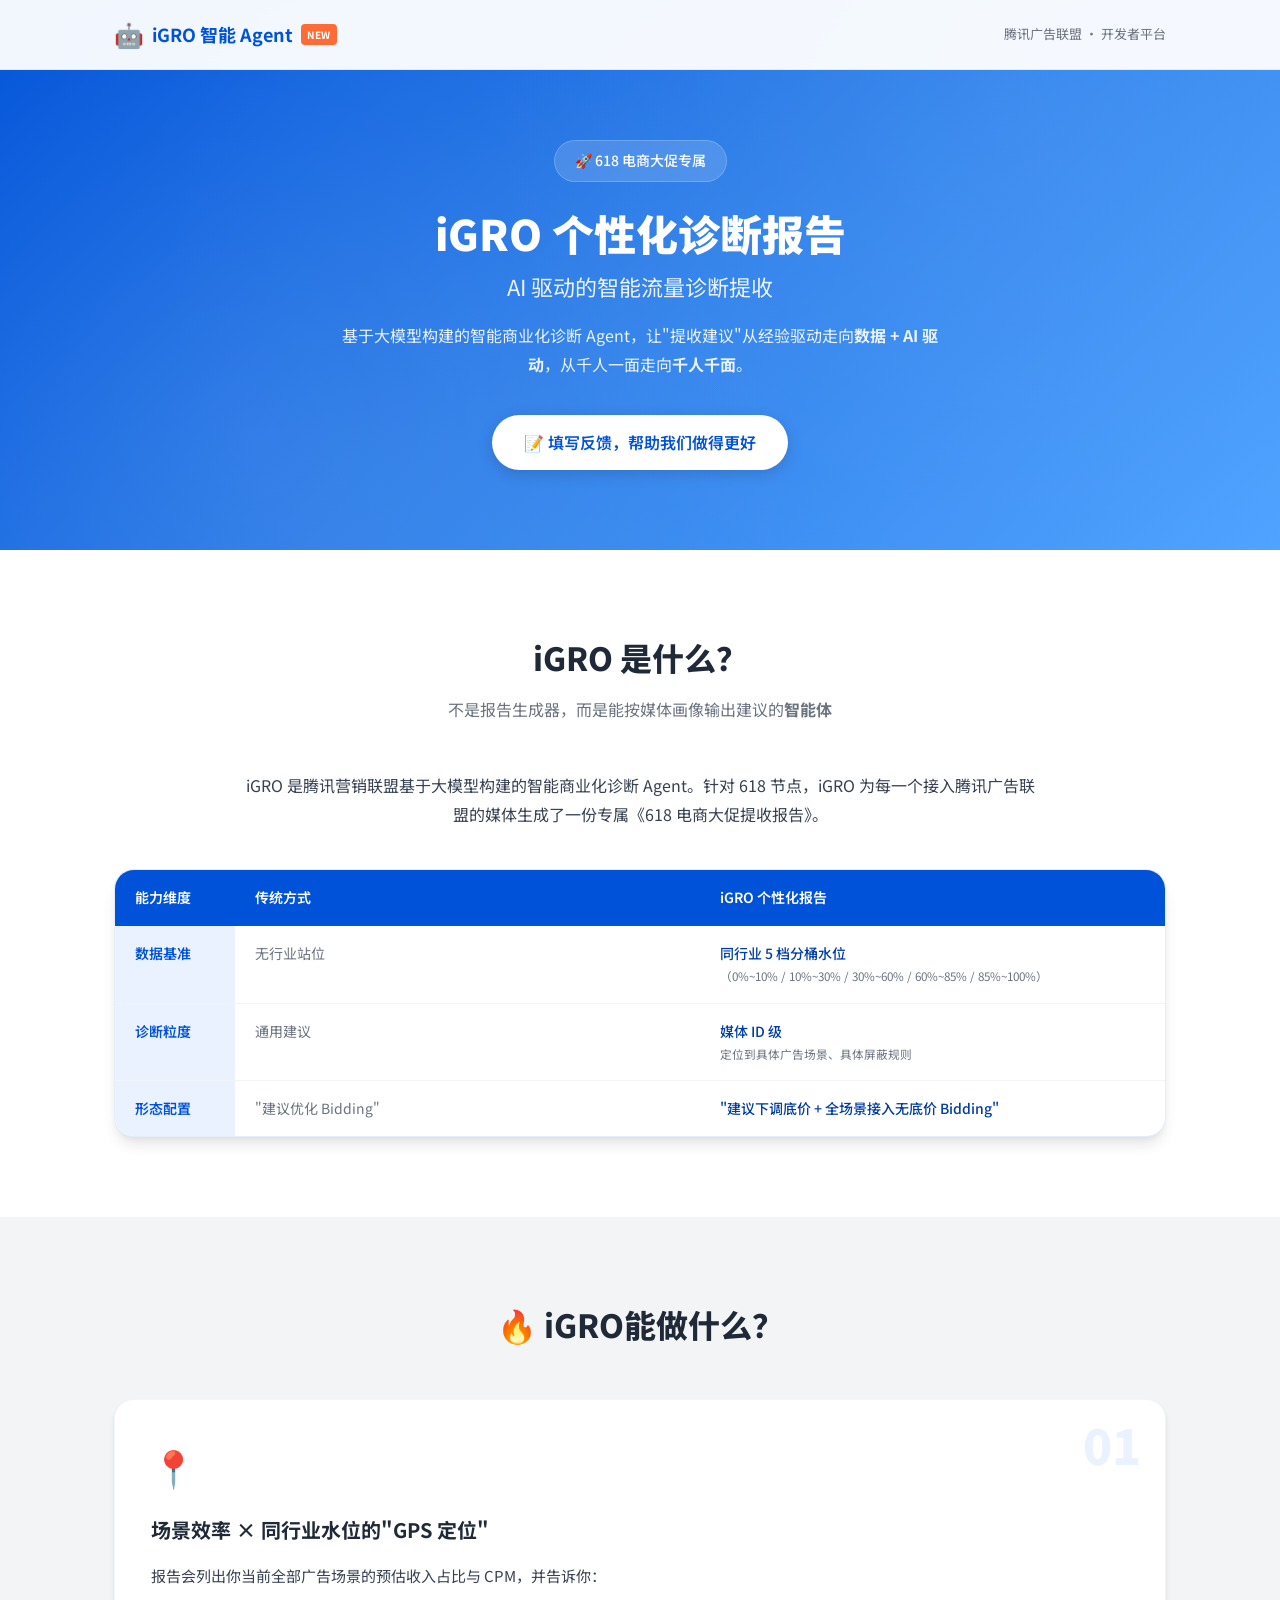
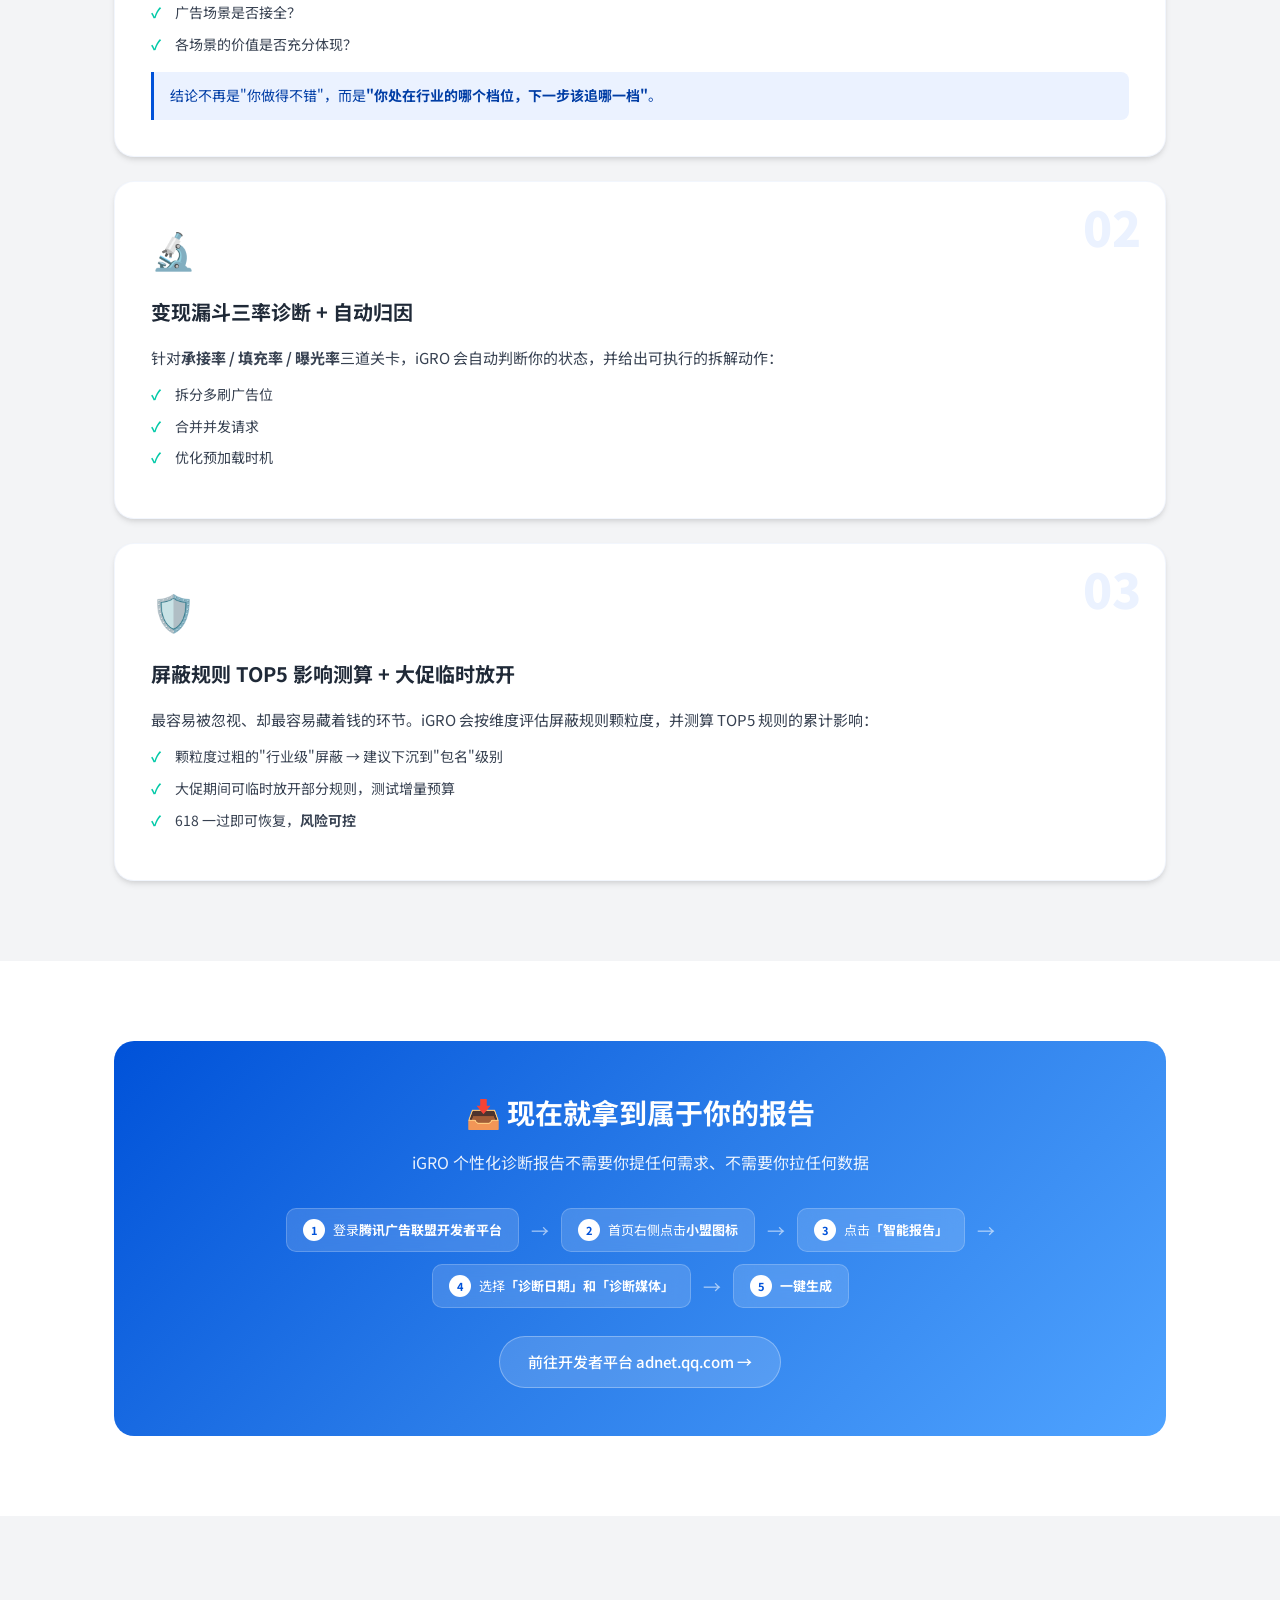
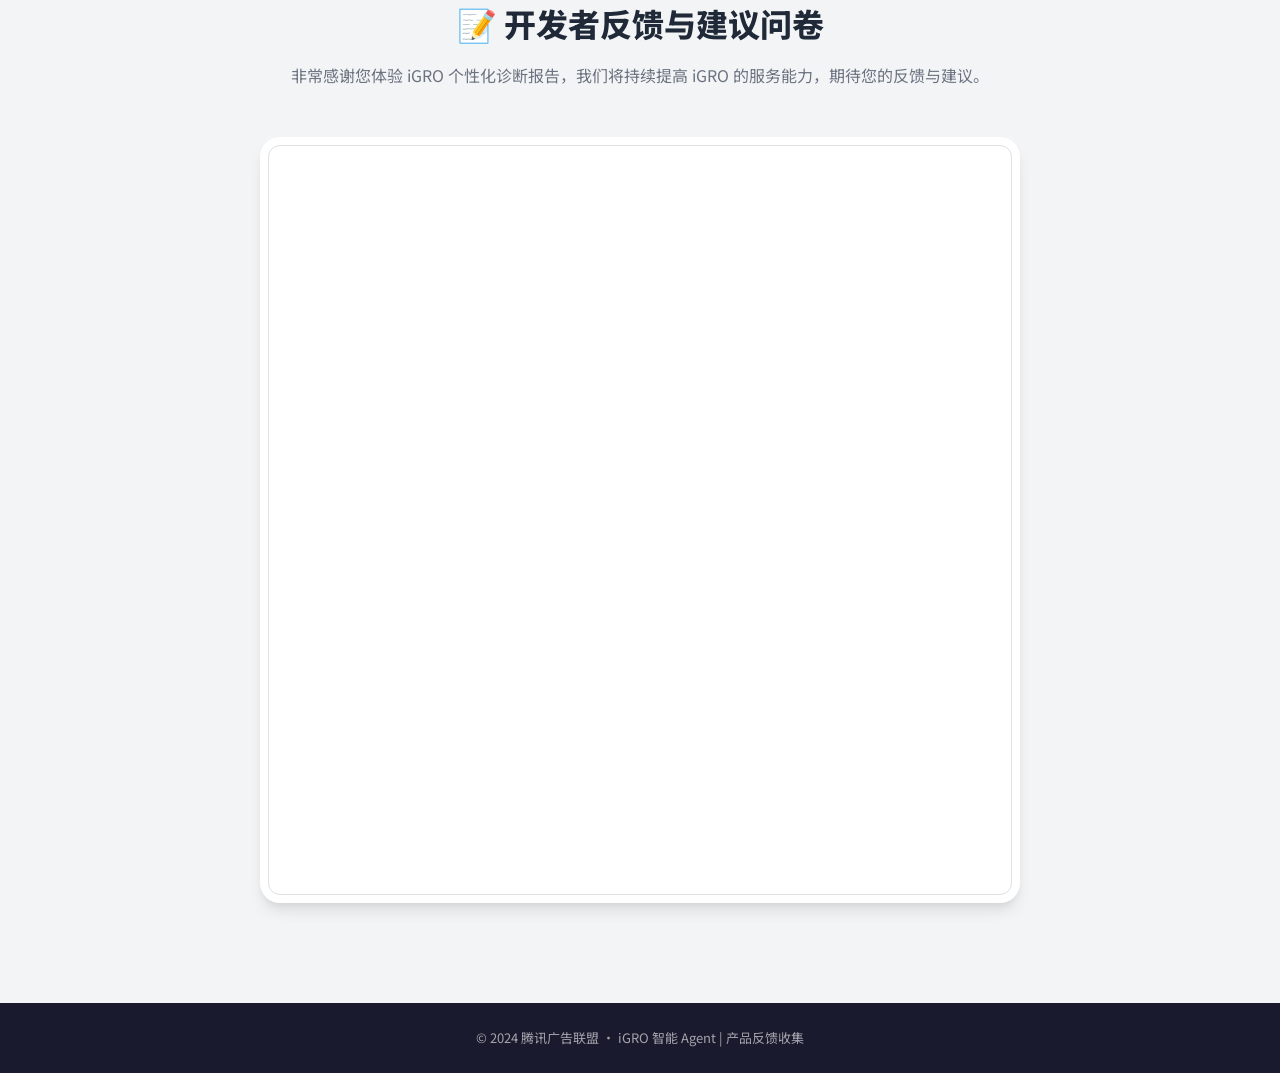
==== commit e810a572: "feat: 将表单替换为嵌入腾讯收集表 iframe" ====
--- a/index.html
+++ b/index.html
@@ -178,264 +178,15 @@
                 <p class="section-subtitle">非常感谢您体验 iGRO 个性化诊断报告，我们将持续提高 iGRO 的服务能力，期待您的反馈与建议。</p>
             </div>
 
-            <form class="feedback-form" action="https://formspree.io/f/xpwdggvp" method="POST" id="feedbackForm">
-                
-                <!-- Q01 单选 -->
-                <div class="form-group">
-                    <label class="form-label required">
-                        <span class="q-number">01</span>
-                        整体而言，这份报告对你近期的提收决策起到了多大作用？
-                    </label>
-                    <div class="radio-group">
-                        <label class="radio-option">
-                            <input type="radio" name="q01" value="有用，已驱动我们调整配置" required>
-                            <span class="radio-custom"></span>
-                            <span class="radio-text">有用，已驱动我们调整配置</span>
-                        </label>
-                        <label class="radio-option">
-                            <input type="radio" name="q01" value="比较有用，提供了新的优化思路与数据参考">
-                            <span class="radio-custom"></span>
-                            <span class="radio-text">比较有用，提供了新的优化思路与数据参考</span>
-                        </label>
-                        <label class="radio-option">
-                            <input type="radio" name="q01" value="一般，部分内容有价值，部分仍待验证">
-                            <span class="radio-custom"></span>
-                            <span class="radio-text">一般，部分内容有价值，部分仍待验证</span>
-                        </label>
-                        <label class="radio-option">
-                            <input type="radio" name="q01" value="用处不大，建议与我们的实际情况偏差较大">
-                            <span class="radio-custom"></span>
-                            <span class="radio-text">用处不大，建议与我们的实际情况偏差较大</span>
-                        </label>
-                        <label class="radio-option">
-                            <input type="radio" name="q01" value="还未来得及深入阅读/应用">
-                            <span class="radio-custom"></span>
-                            <span class="radio-text">还未来得及深入阅读 / 应用</span>
-                        </label>
-                        <label class="radio-option">
-                            <input type="radio" name="q01" value="其他">
-                            <span class="radio-custom"></span>
-                            <span class="radio-text">其他</span>
-                        </label>
-                    </div>
-                    <input type="text" name="q01_other" class="form-input other-input" placeholder="请输入其他内容..." style="display:none;">
-                </div>
-
-                <!-- Q02 多选 -->
-                <div class="form-group">
-                    <label class="form-label required">
-                        <span class="q-number">02</span>
-                        报告中的以下模块，哪些对你最有实操价值？
-                        <span class="multi-tag">[多选]</span>
-                    </label>
-                    <div class="checkbox-group">
-                        <label class="checkbox-option">
-                            <input type="checkbox" name="q02" value="场景效率×同行业水位双维诊断">
-                            <span class="checkbox-custom"></span>
-                            <span class="checkbox-text">场景效率 × 同行业水位双维诊断</span>
-                        </label>
-                        <label class="checkbox-option">
-                            <input type="checkbox" name="q02" value="变现漏斗（承接率/填充率/曝光率）拆解×同行业水位">
-                            <span class="checkbox-custom"></span>
-                            <span class="checkbox-text">变现漏斗（承接率 / 填充率 / 曝光率）拆解 × 同行业水位</span>
-                        </label>
-                        <label class="checkbox-option">
-                            <input type="checkbox" name="q02" value="优参竞建议（底价与Bidding策略）">
-                            <span class="checkbox-custom"></span>
-                            <span class="checkbox-text">优参竞建议（底价与 Bidding 策略）</span>
-                        </label>
-                        <label class="checkbox-option">
-                            <input type="checkbox" name="q02" value="屏蔽规则影响与放开建议">
-                            <span class="checkbox-custom"></span>
-                            <span class="checkbox-text">屏蔽规则影响与放开建议</span>
-                        </label>
-                        <label class="checkbox-option">
-                            <input type="checkbox" name="q02" value="SDK版本分布与升级建议">
-                            <span class="checkbox-custom"></span>
-                            <span class="checkbox-text">SDK 版本分布与升级建议</span>
-                        </label>
-                        <label class="checkbox-option">
-                            <input type="checkbox" name="q02" value="暂无特别突出的模块">
-                            <span class="checkbox-custom"></span>
-                            <span class="checkbox-text">暂无特别突出的模块</span>
-                        </label>
-                    </div>
-                </div>
-
-                <!-- Q03 单选 -->
-                <div class="form-group">
-                    <label class="form-label required">
-                        <span class="q-number">03</span>
-                        你认为报告中的「诊断结论」与你实际业务情况的吻合程度如何？
-                    </label>
-                    <div class="radio-group">
-                        <label class="radio-option">
-                            <input type="radio" name="q03" value="非常吻合，几乎每条都能对上号" required>
-                            <span class="radio-custom"></span>
-                            <span class="radio-text">非常吻合，几乎每条都能对上号</span>
-                        </label>
-                        <label class="radio-option">
-                            <input type="radio" name="q03" value="大体吻合，少量数据/结论需要校准">
-                            <span class="radio-custom"></span>
-                            <span class="radio-text">大体吻合，少量数据 / 结论需要校准</span>
-                        </label>
-                        <label class="radio-option">
-                            <input type="radio" name="q03" value="中等吻合，部分行业特性未被识别">
-                            <span class="radio-custom"></span>
-                            <span class="radio-text">中等吻合，部分行业特性未被识别</span>
-                        </label>
-                        <label class="radio-option">
-                            <input type="radio" name="q03" value="偏差较大，与我们的真实运营状况差距明显">
-                            <span class="radio-custom"></span>
-                            <span class="radio-text">偏差较大，与我们的真实运营状况差距明显</span>
-                        </label>
-                        <label class="radio-option">
-                            <input type="radio" name="q03" value="无法判断，数据维度不熟悉">
-                            <span class="radio-custom"></span>
-                            <span class="radio-text">无法判断，数据维度不熟悉</span>
-                        </label>
-                    </div>
-                </div>
-
-                <!-- Q04 多选 -->
-                <div class="form-group">
-                    <label class="form-label required">
-                        <span class="q-number">04</span>
-                        当前你在商业化运营中，最大的痛点 / 卡点是什么？
-                        <span class="multi-tag">[多选]</span>
-                    </label>
-                    <div class="checkbox-group">
-                        <label class="checkbox-option">
-                            <input type="checkbox" name="q04" value="大促窗口期预算抢不到，收益弹性弱">
-                            <span class="checkbox-custom"></span>
-                            <span class="checkbox-text">大促窗口期预算抢不到，收益弹性弱</span>
-                        </label>
-                        <label class="checkbox-option">
-                            <input type="checkbox" name="q04" value="广告位/场景接入不够全，Adload受限">
-                            <span class="checkbox-custom"></span>
-                            <span class="checkbox-text">广告位 / 场景接入不够全，Adload 受限</span>
-                        </label>
-                        <label class="checkbox-option">
-                            <input type="checkbox" name="q04" value="填充率/承接率持续走低，找不到根因">
-                            <span class="checkbox-custom"></span>
-                            <span class="checkbox-text">填充率 / 承接率持续走低，找不到根因</span>
-                        </label>
-                        <label class="checkbox-option">
-                            <input type="checkbox" name="q04" value="屏蔽规则历史包袱重，不敢轻易放开">
-                            <span class="checkbox-custom"></span>
-                            <span class="checkbox-text">屏蔽规则历史包袱重，不敢轻易放开</span>
-                        </label>
-                        <label class="checkbox-option">
-                            <input type="checkbox" name="q04" value="SDK升级覆盖慢，新模板触达受限">
-                            <span class="checkbox-custom"></span>
-                            <span class="checkbox-text">SDK 升级覆盖慢，新模板触达受限</span>
-                        </label>
-                        <label class="checkbox-option">
-                            <input type="checkbox" name="q04" value="数据看板分散，缺乏一站式诊断视角">
-                            <span class="checkbox-custom"></span>
-                            <span class="checkbox-text">数据看板分散，缺乏一站式诊断视角</span>
-                        </label>
-                        <label class="checkbox-option">
-                            <input type="checkbox" name="q04" value="行业对标数据缺失，不知道自己卡在哪一档">
-                            <span class="checkbox-custom"></span>
-                            <span class="checkbox-text">行业对标数据缺失，不知道自己卡在哪一档</span>
-                        </label>
-                        <label class="checkbox-option">
-                            <input type="checkbox" name="q04" value="其他">
-                            <span class="checkbox-custom"></span>
-                            <span class="checkbox-text">其他</span>
-                        </label>
-                    </div>
-                    <input type="text" name="q04_other" class="form-input other-input" placeholder="请输入其他内容..." style="display:none;">
-                </div>
-
-                <!-- Q05 多选 -->
-                <div class="form-group">
-                    <label class="form-label required">
-                        <span class="q-number">05</span>
-                        你最希望 iGRO 下一版增强哪些能力？
-                        <span class="multi-tag">[多选]</span>
-                    </label>
-                    <p class="form-hint">可以是报告的优化，也可以是其他能力的打通</p>
-                    <div class="checkbox-group">
-                        <label class="checkbox-option">
-                            <input type="checkbox" name="q05" value="增加更多预算高峰节点专属诊断">
-                            <span class="checkbox-custom"></span>
-                            <span class="checkbox-text">增加更多预算高峰节点专属诊断</span>
-                        </label>
-                        <label class="checkbox-option">
-                            <input type="checkbox" name="q05" value="提供历史趋势对比（周环比/月同比）">
-                            <span class="checkbox-custom"></span>
-                            <span class="checkbox-text">提供历史趋势对比（周环比 / 月同比）</span>
-                        </label>
-                        <label class="checkbox-option">
-                            <input type="checkbox" name="q05" value="提供可下载的诊断结论PDF">
-                            <span class="checkbox-custom"></span>
-                            <span class="checkbox-text">提供可下载的诊断结论 PDF</span>
-                        </label>
-                        <label class="checkbox-option">
-                            <input type="checkbox" name="q05" value="提供"如果我执行了建议，预计收益变化"的模拟器">
-                            <span class="checkbox-custom"></span>
-                            <span class="checkbox-text">提供"如果我执行了建议，预计收益变化"的模拟器</span>
-                        </label>
-                        <label class="checkbox-option">
-                            <input type="checkbox" name="q05" value="提供"一键配置广告位"的打通式能力">
-                            <span class="checkbox-custom"></span>
-                            <span class="checkbox-text">提供"一键配置广告位"的打通式能力</span>
-                        </label>
-                        <label class="checkbox-option">
-                            <input type="checkbox" name="q05" value="其他">
-                            <span class="checkbox-custom"></span>
-                            <span class="checkbox-text">其他</span>
-                        </label>
-                    </div>
-                    <input type="text" name="q05_other" class="form-input other-input" placeholder="请输入其他内容..." style="display:none;">
-                </div>
-
-                <!-- Q06 简答 -->
-                <div class="form-group">
-                    <label class="form-label">
-                        <span class="q-number">06</span>
-                        针对本次诊断报告的内容、形式、交付方式，你还有哪些建议、吐槽或期望？
-                    </label>
-                    <p class="form-hint">欢迎尖锐反馈，我们会读每一条 🙏</p>
-                    <textarea name="q06" class="form-textarea" placeholder="请输入..." rows="4"></textarea>
-                </div>
-
-                <!-- Q07 简答 -->
-                <div class="form-group">
-                    <label class="form-label">
-                        <span class="q-number">07</span>
-                        针对 iGRO 的更多能力，你还有哪些期望？
-                    </label>
-                    <p class="form-hint">欢迎畅所欲言 💡</p>
-                    <textarea name="q07" class="form-textarea" placeholder="请输入..." rows="4"></textarea>
-                </div>
-
-                <!-- Q08 简答 -->
-                <div class="form-group">
-                    <label class="form-label">
-                        <span class="q-number">08</span>
-                        如果你愿意接受访谈，请留下联系方式
-                    </label>
-                    <p class="form-hint">请提供您的媒体名称 / 联系方式</p>
-                    <input type="text" name="q08" class="form-input" placeholder="请输入...">
-                </div>
-
-                <!-- 隐藏字段：Formspree 跳转回本页 -->
-                <input type="hidden" name="_next" value="https://aylasczhang.github.io/igro-feedback/success.html">
-                <input type="hidden" name="_subject" value="iGRO 新反馈提交">
-
-                <!-- 提交按钮 -->
-                <div class="form-submit">
-                    <button type="submit" class="submit-btn">
-                        <span>提交反馈</span>
-                        <svg width="20" height="20" viewBox="0 0 24 24" fill="none" stroke="currentColor" stroke-width="2">
-                            <path d="M5 12h14M12 5l7 7-7 7"/>
-                        </svg>
-                    </button>
-                </div>
-            </form>
+            <div class="feedback-iframe-wrapper">
+                <iframe 
+                    src="https://doc.weixin.qq.com/forms/AJEAIQdfAAoAY0AXgafAHACNpfVK0IJif" 
+                    width="100%" 
+                    height="750" 
+                    frameborder="0"
+                    style="border-radius: 12px; border: 1px solid #e0e0e0; background: #fff;">
+                </iframe>
+            </div>
         </div>
     </section>
 
@@ -447,61 +198,6 @@
     </footer>
 
     <script>
-        // 处理"其他"选项显示输入框
-        document.querySelectorAll('input[name="q01"]').forEach(radio => {
-            radio.addEventListener('change', function() {
-                const otherInput = this.closest('.form-group').querySelector('.other-input');
-                otherInput.style.display = this.value === '其他' ? 'block' : 'none';
-            });
-        });
-
-        // Q04 其他
-        document.querySelectorAll('input[name="q04"]').forEach(checkbox => {
-            checkbox.addEventListener('change', function() {
-                if (this.value === '其他') {
-                    const otherInput = this.closest('.form-group').querySelector('.other-input');
-                    otherInput.style.display = this.checked ? 'block' : 'none';
-                }
-            });
-        });
-
-        // Q05 其他
-        document.querySelectorAll('input[name="q05"]').forEach(checkbox => {
-            checkbox.addEventListener('change', function() {
-                if (this.value === '其他') {
-                    const otherInput = this.closest('.form-group').querySelector('.other-input');
-                    otherInput.style.display = this.checked ? 'block' : 'none';
-                }
-            });
-        });
-
-        // 表单验证
-        document.getElementById('feedbackForm').addEventListener('submit', function(e) {
-            // 检查Q02是否至少选了一项
-            const q02Checked = document.querySelectorAll('input[name="q02"]:checked');
-            if (q02Checked.length === 0) {
-                e.preventDefault();
-                alert('请至少选择一项 Q02 的选项');
-                return;
-            }
-
-            // 检查Q04是否至少选了一项
-            const q04Checked = document.querySelectorAll('input[name="q04"]:checked');
-            if (q04Checked.length === 0) {
-                e.preventDefault();
-                alert('请至少选择一项 Q04 的选项');
-                return;
-            }
-
-            // 检查Q05是否至少选了一项
-            const q05Checked = document.querySelectorAll('input[name="q05"]:checked');
-            if (q05Checked.length === 0) {
-                e.preventDefault();
-                alert('请至少选择一项 Q05 的选项');
-                return;
-            }
-        });
-
         // 平滑滚动
         document.querySelectorAll('a[href^="#"]').forEach(anchor => {
             anchor.addEventListener('click', function(e) {
--- a/style.css
+++ b/style.css
@@ -462,6 +462,20 @@
     margin: 0 auto;
 }
 
+.feedback-iframe-wrapper {
+    max-width: 760px;
+    margin: 0 auto;
+    background: white;
+    border-radius: var(--radius-lg);
+    padding: 8px;
+    box-shadow: var(--shadow-lg);
+}
+
+.feedback-iframe-wrapper iframe {
+    display: block;
+    min-height: 750px;
+}
+
 .form-group {
     background: white;
     border-radius: var(--radius);
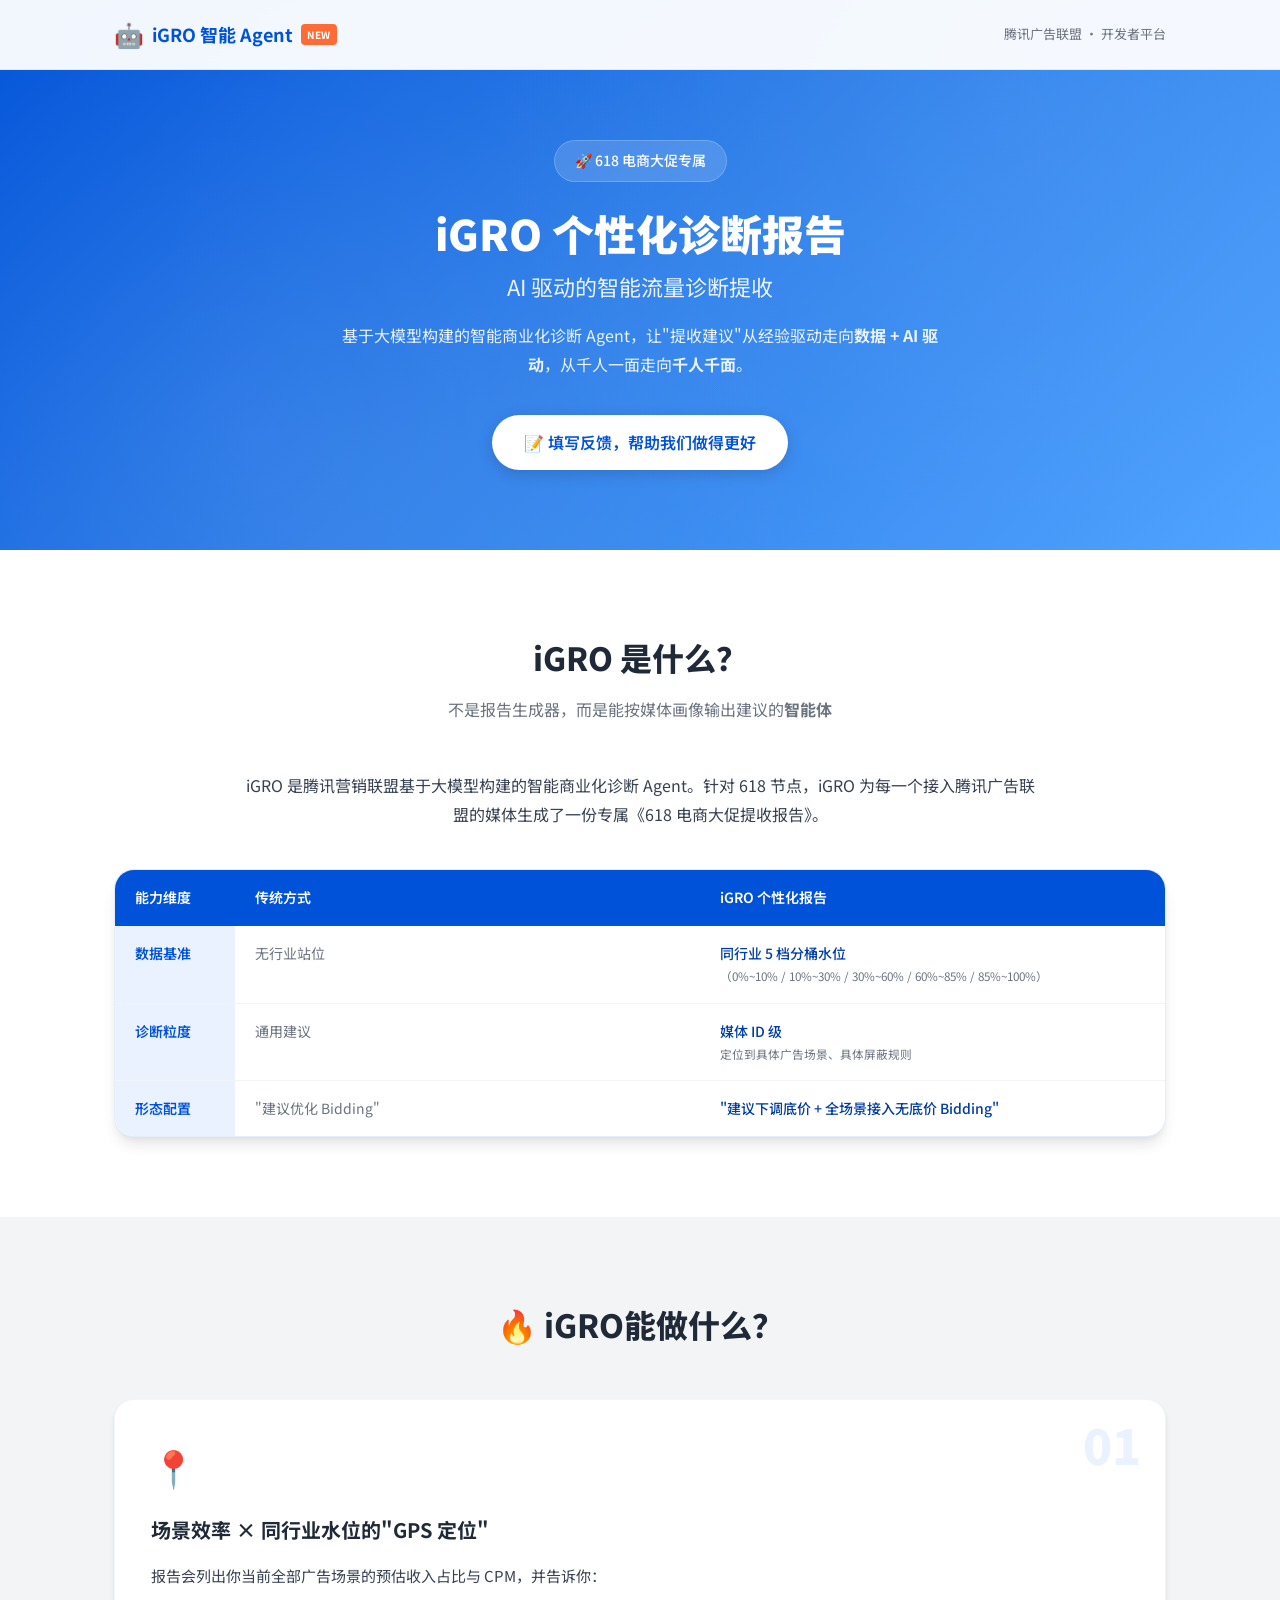
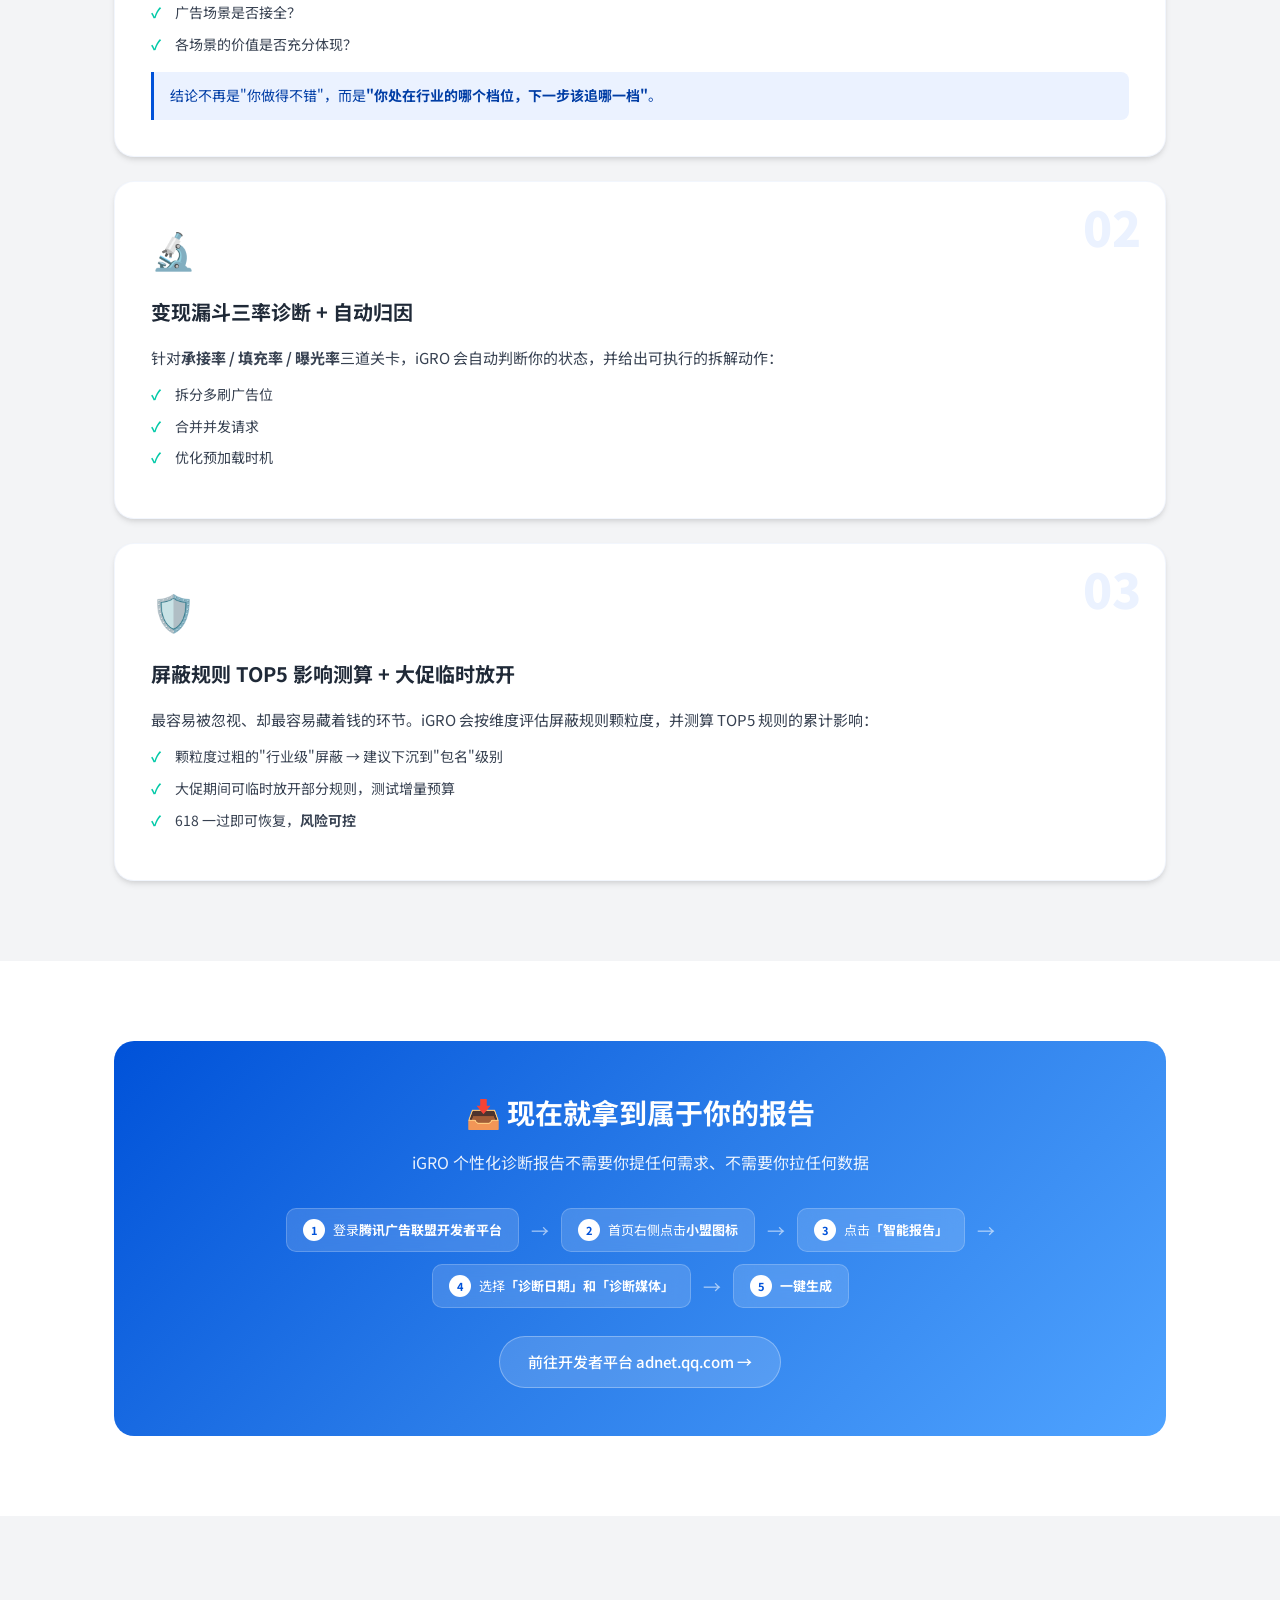
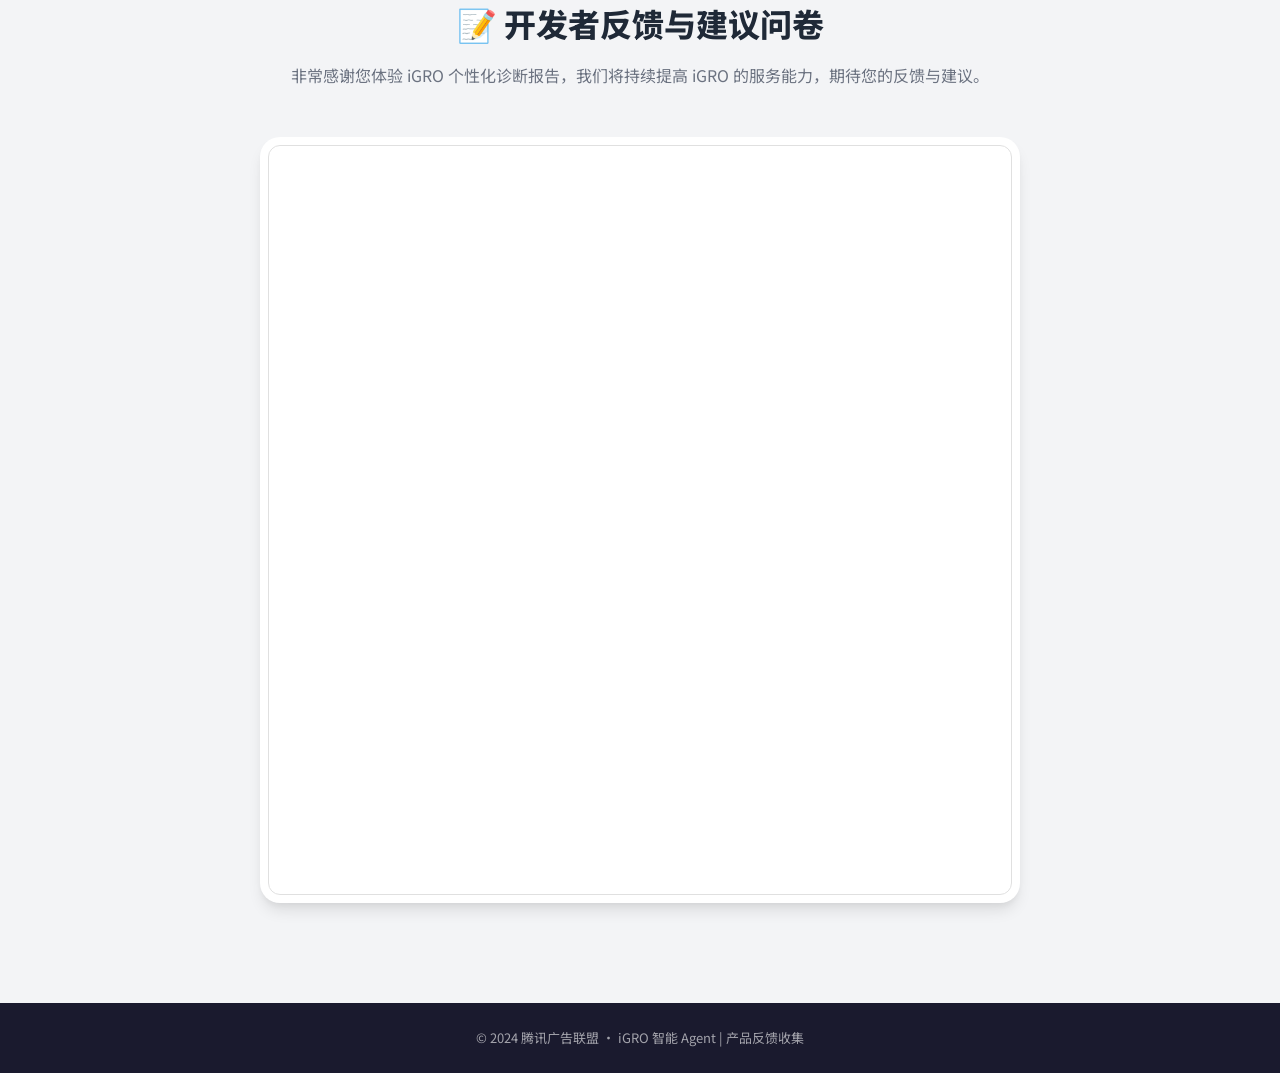
==== commit 51964f20: "fix: 修复问卷区域水平滚动问题" ====
--- a/index.html
+++ b/index.html
@@ -180,11 +180,12 @@
 
             <div class="feedback-iframe-wrapper">
                 <iframe 
-                    src="https://doc.weixin.qq.com/forms/AJEAIQdfAAoAY0AXgafAHACNpfVK0IJif" 
+                    src="https://wj.qq.com/s2/26842965/46fb/" 
                     width="100%" 
                     height="750" 
                     frameborder="0"
-                    style="border-radius: 12px; border: 1px solid #e0e0e0; background: #fff;">
+                    scrolling="auto"
+                    style="border-radius: 12px; border: 1px solid #e0e0e0; background: #fff; overflow-x: hidden;">
                 </iframe>
             </div>
         </div>
--- a/style.css
+++ b/style.css
@@ -43,6 +43,7 @@
     line-height: 1.7;
     background: var(--white);
     -webkit-font-smoothing: antialiased;
+    overflow-x: hidden;
 }
 
 .container {
@@ -469,11 +470,13 @@
     border-radius: var(--radius-lg);
     padding: 8px;
     box-shadow: var(--shadow-lg);
+    overflow-x: hidden;
 }
 
 .feedback-iframe-wrapper iframe {
     display: block;
     min-height: 750px;
+    overflow-x: hidden;
 }
 
 .form-group {
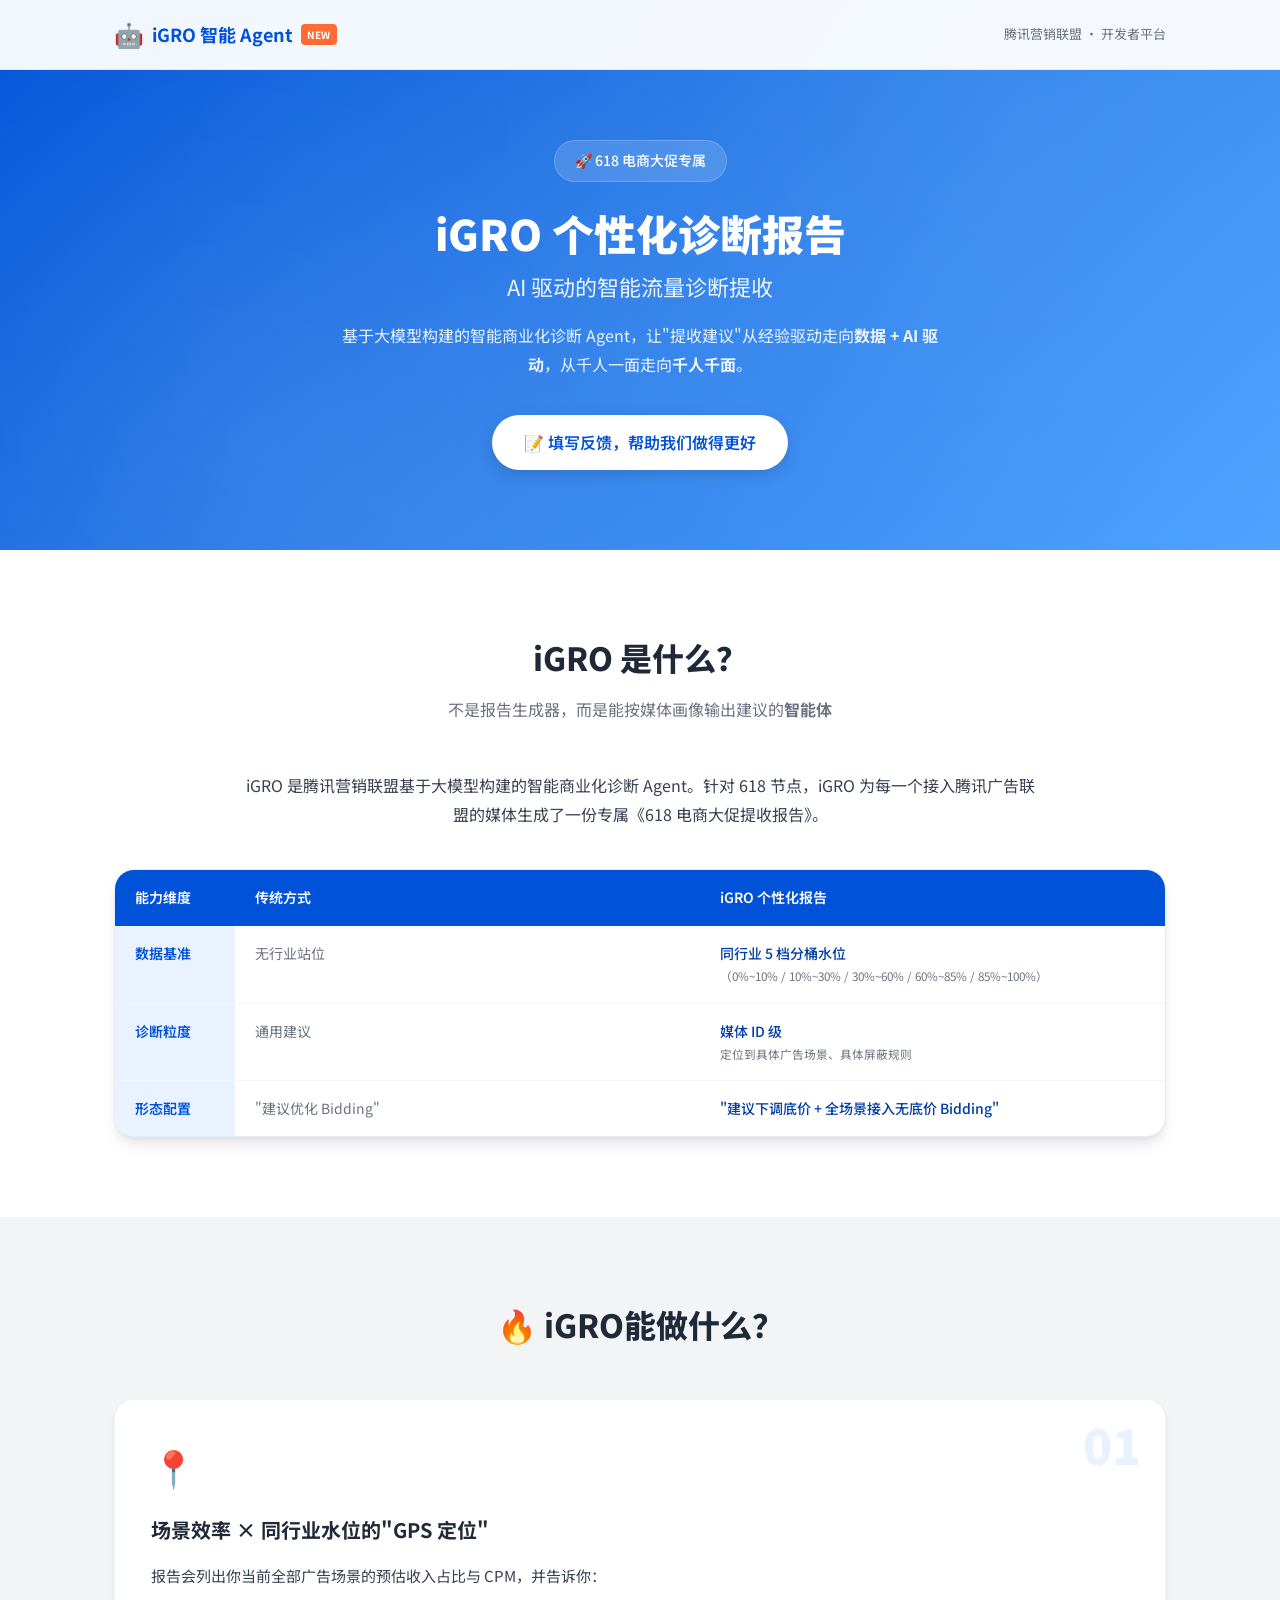
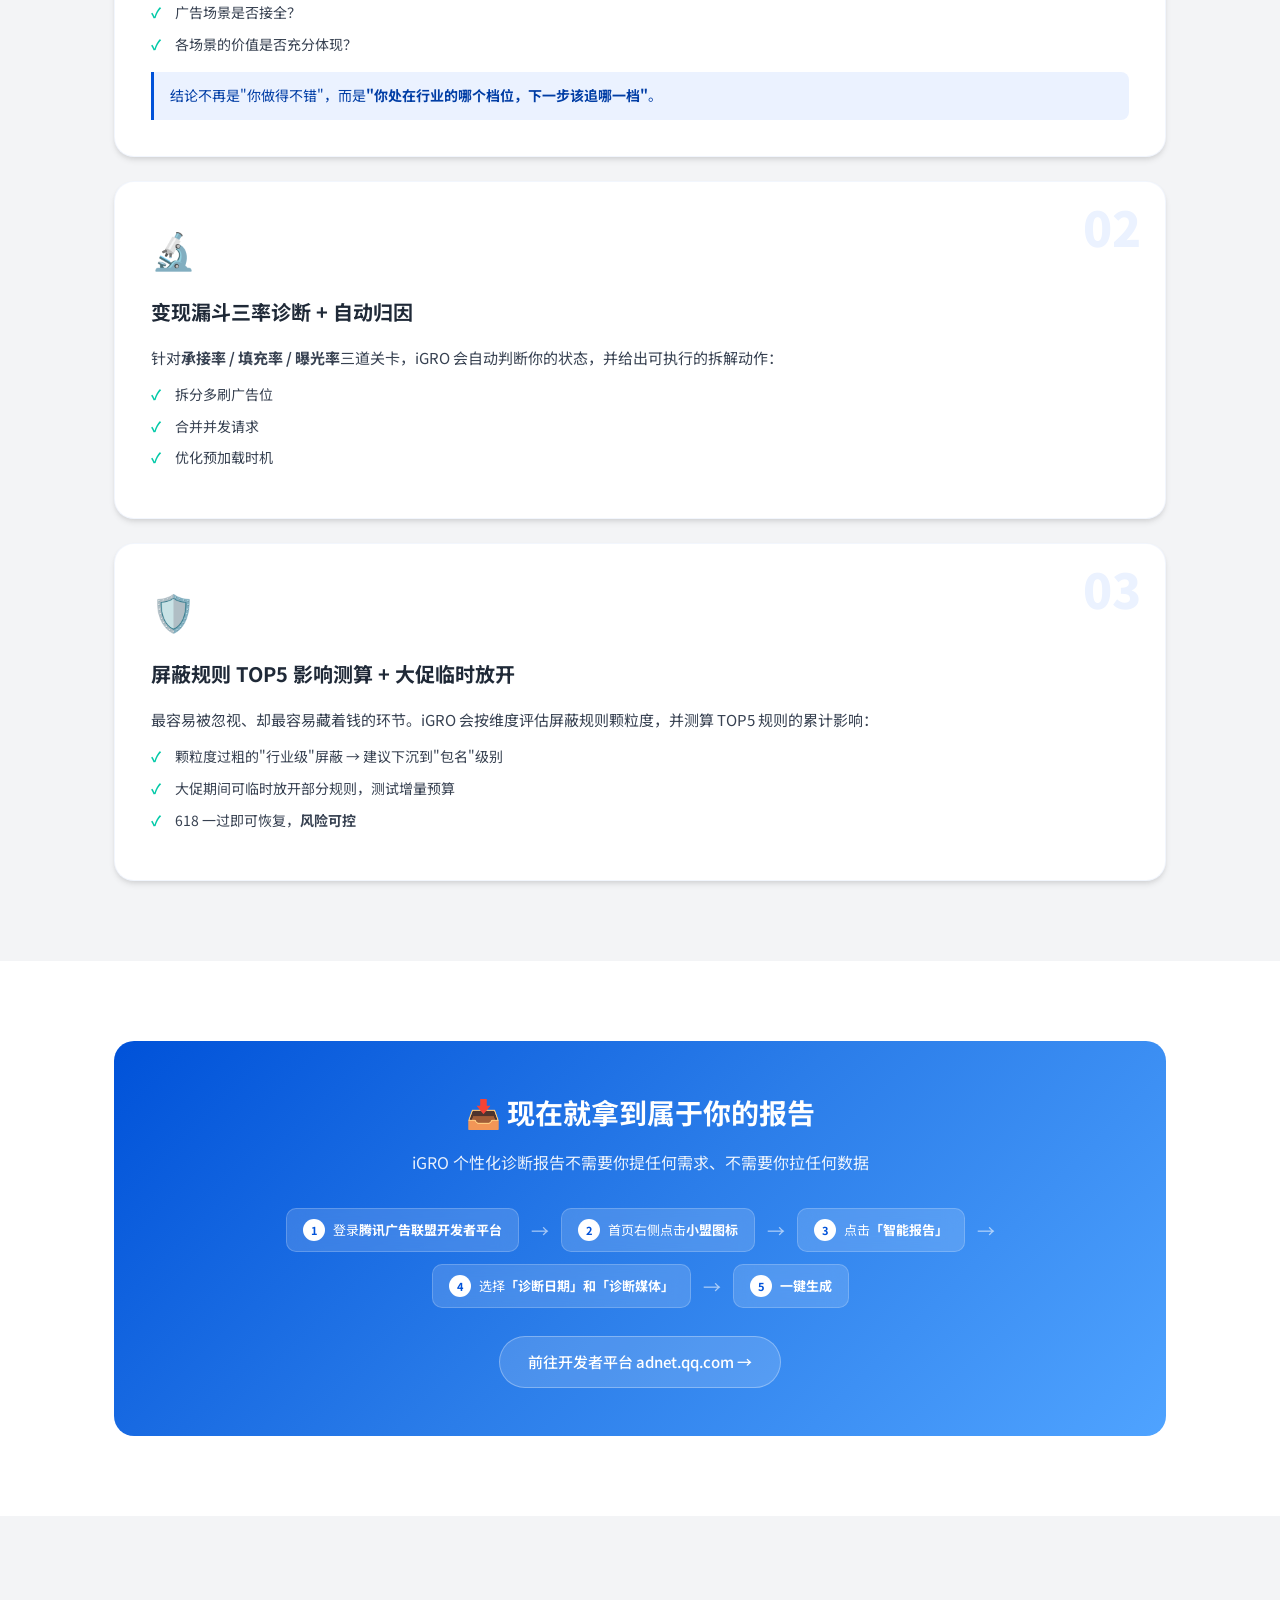
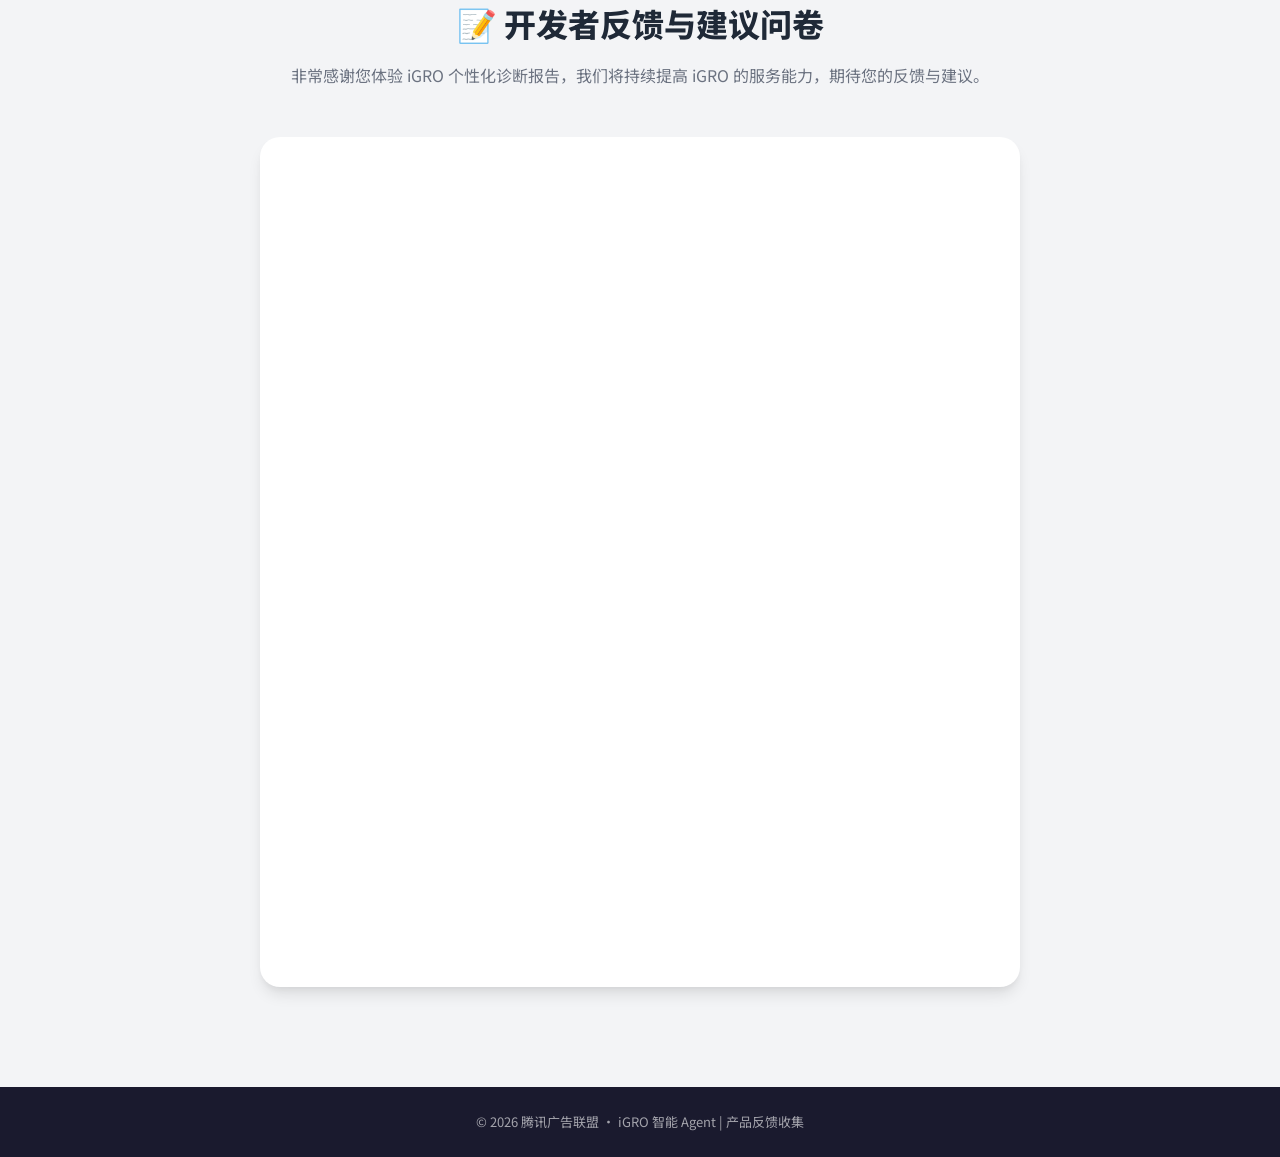
==== commit 1179372e: "fix: 修改品牌名、年份，修复问卷水平滚动" ====
--- a/index.html
+++ b/index.html
@@ -16,7 +16,7 @@
                 <span class="brand-text">iGRO 智能 Agent</span>
                 <span class="brand-badge">NEW</span>
             </div>
-            <div class="nav-subtitle">腾讯广告联盟 · 开发者平台</div>
+            <div class="nav-subtitle">腾讯营销联盟 · 开发者平台</div>
         </div>
     </nav>
 
@@ -182,10 +182,9 @@
                 <iframe 
                     src="https://wj.qq.com/s2/26842965/46fb/" 
                     width="100%" 
-                    height="750" 
+                    height="850" 
                     frameborder="0"
-                    scrolling="auto"
-                    style="border-radius: 12px; border: 1px solid #e0e0e0; background: #fff; overflow-x: hidden;">
+                    scrolling="yes">
                 </iframe>
             </div>
         </div>
@@ -194,7 +193,7 @@
     <!-- 页脚 -->
     <footer class="footer">
         <div class="container">
-            <p>© 2024 腾讯广告联盟 · iGRO 智能 Agent | 产品反馈收集</p>
+            <p>© 2026 腾讯广告联盟 · iGRO 智能 Agent | 产品反馈收集</p>
         </div>
     </footer>
 
--- a/style.css
+++ b/style.css
@@ -468,15 +468,20 @@
     margin: 0 auto;
     background: white;
     border-radius: var(--radius-lg);
-    padding: 8px;
+    padding: 0;
     box-shadow: var(--shadow-lg);
-    overflow-x: hidden;
+    overflow: hidden;
+    position: relative;
 }
 
 .feedback-iframe-wrapper iframe {
     display: block;
-    min-height: 750px;
-    overflow-x: hidden;
+    width: 100%;
+    min-height: 850px;
+    border: none;
+    border-radius: var(--radius-lg);
+    overflow: hidden;
+    -webkit-overflow-scrolling: touch;
 }
 
 .form-group {
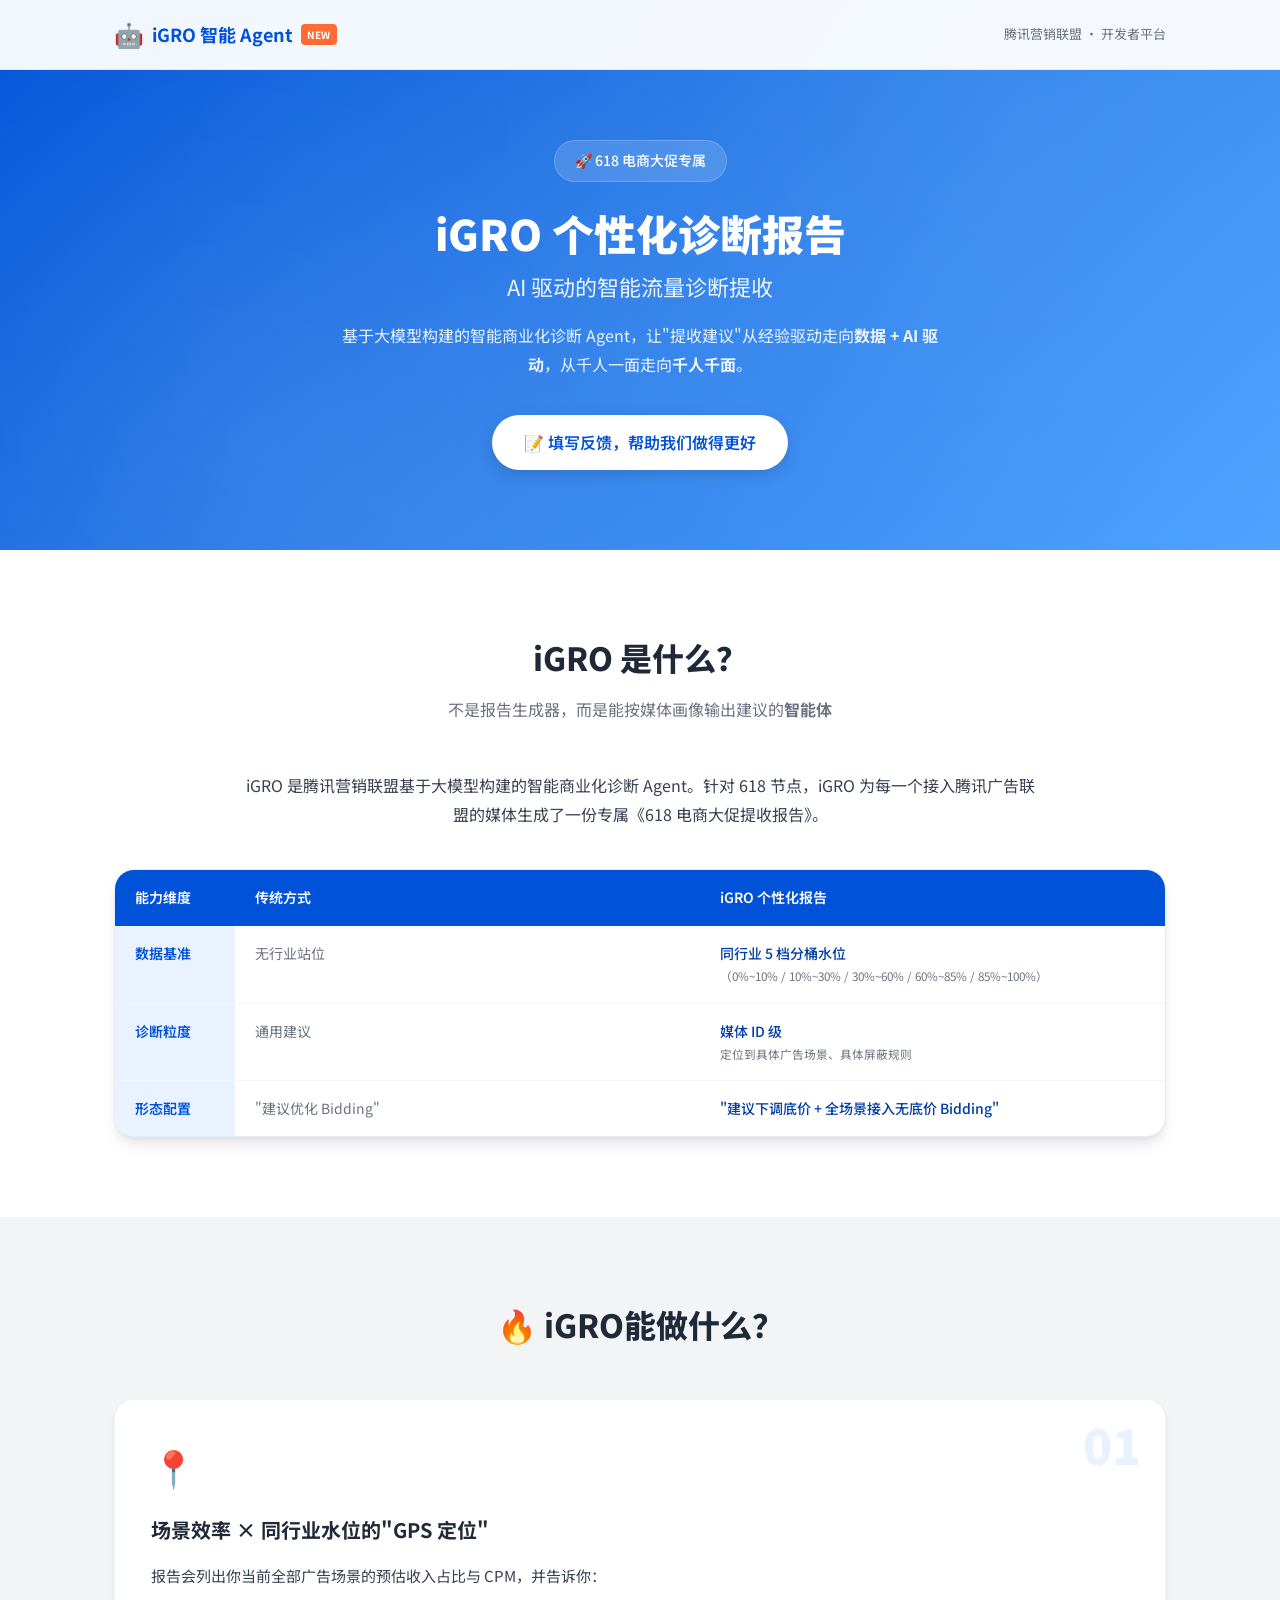
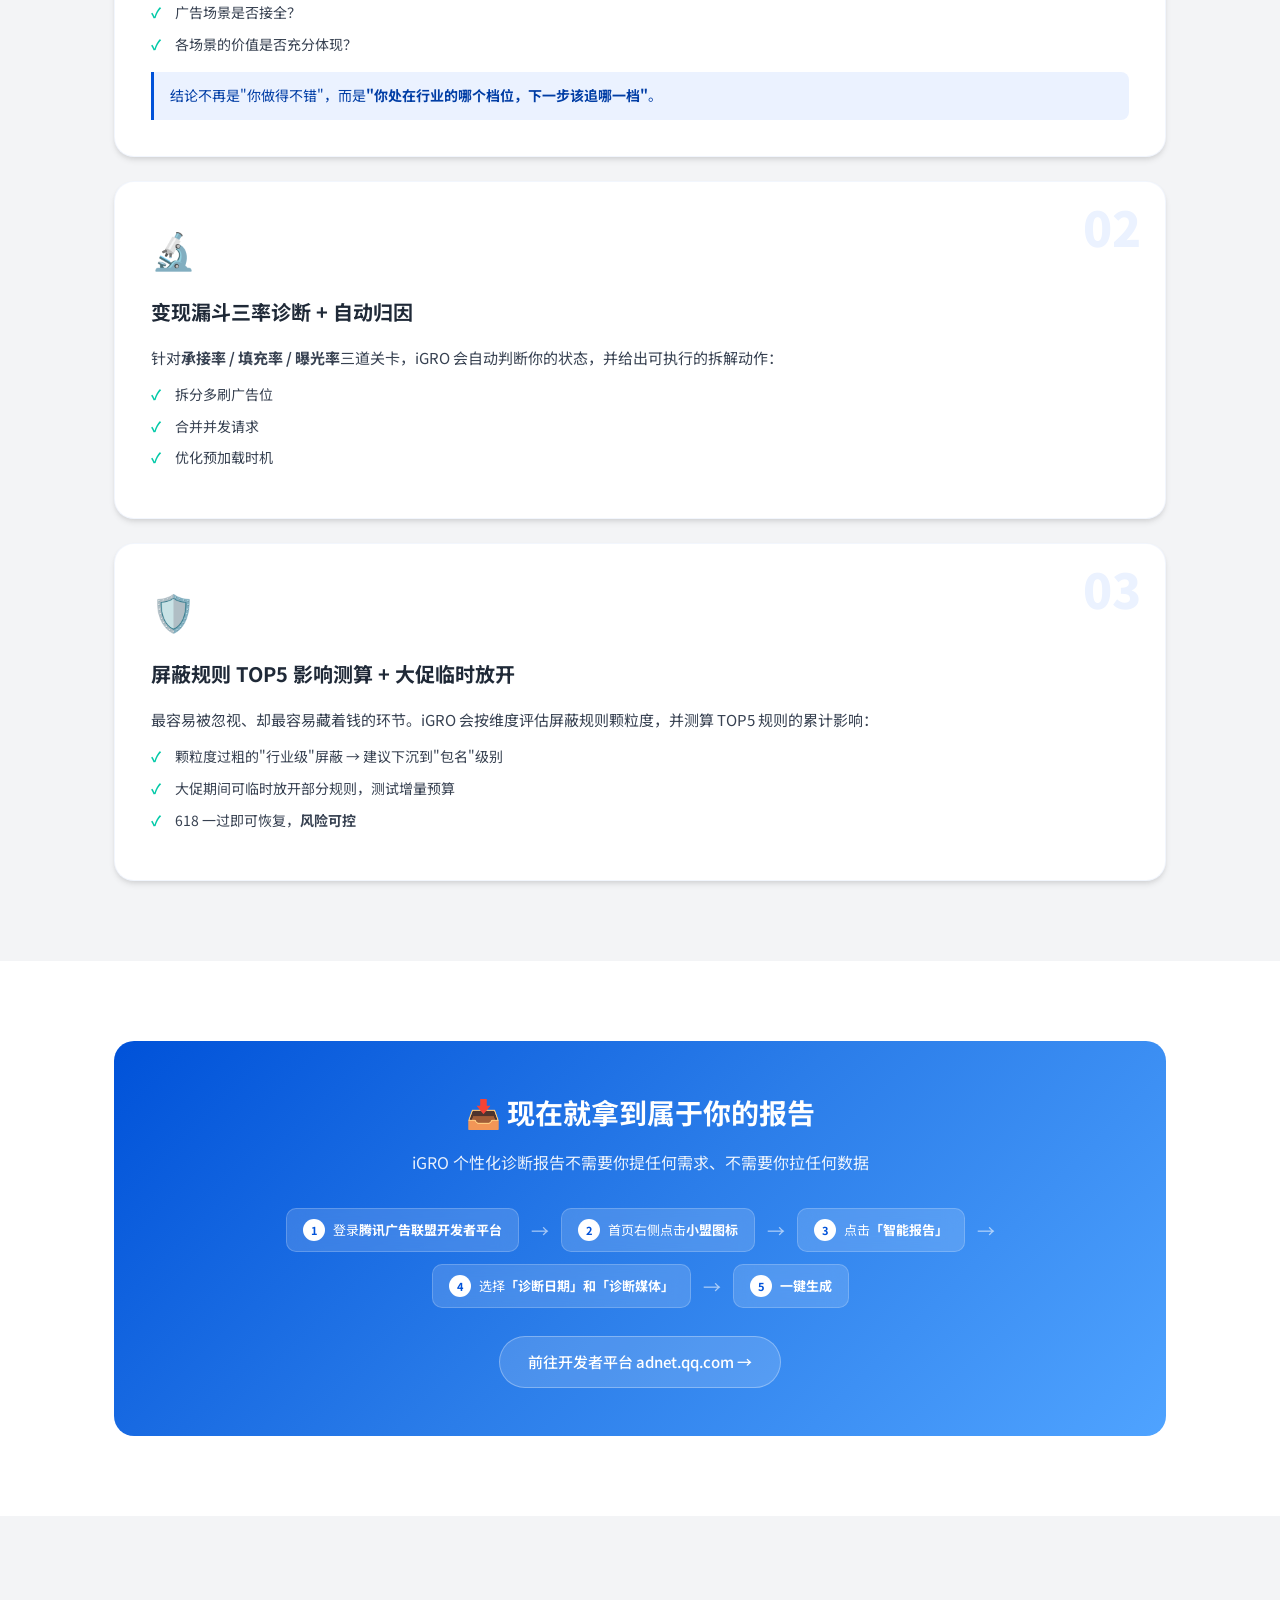
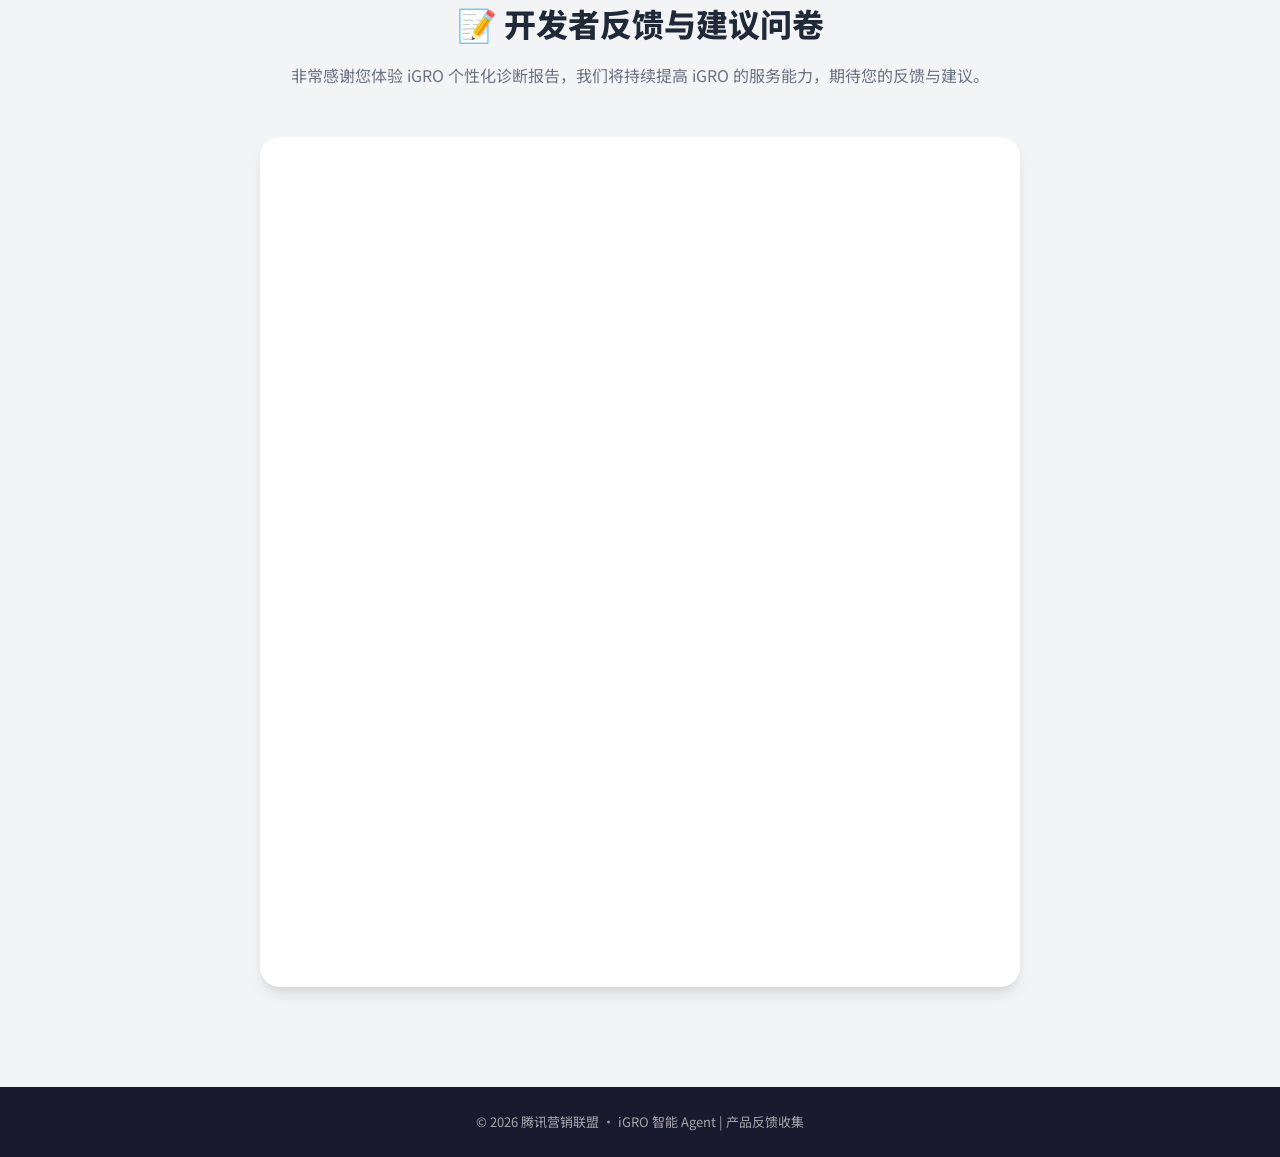
==== commit 0faf5cc0: "fix: 页脚品牌名改为腾讯营销联盟" ====
--- a/index.html
+++ b/index.html
@@ -193,7 +193,7 @@
     <!-- 页脚 -->
     <footer class="footer">
         <div class="container">
-            <p>© 2026 腾讯广告联盟 · iGRO 智能 Agent | 产品反馈收集</p>
+            <p>© 2026 腾讯营销联盟 · iGRO 智能 Agent | 产品反馈收集</p>
         </div>
     </footer>
 
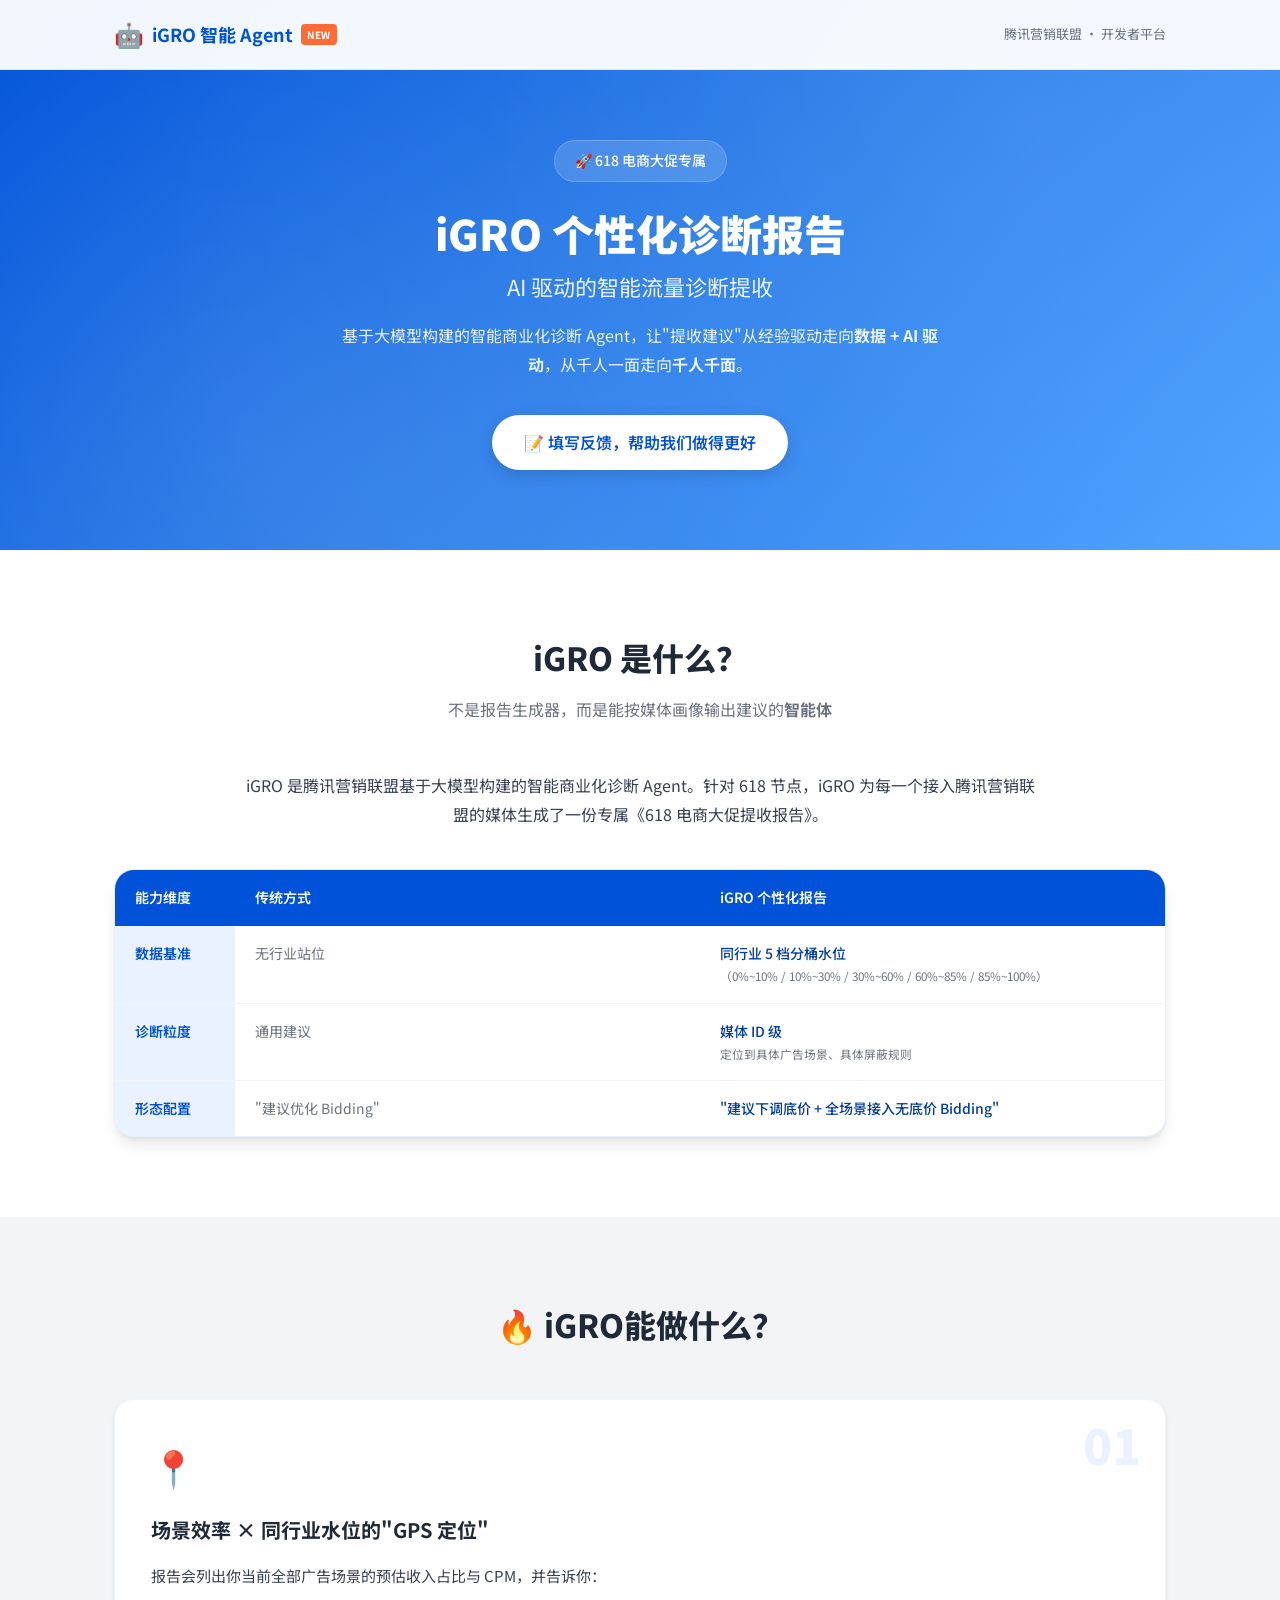
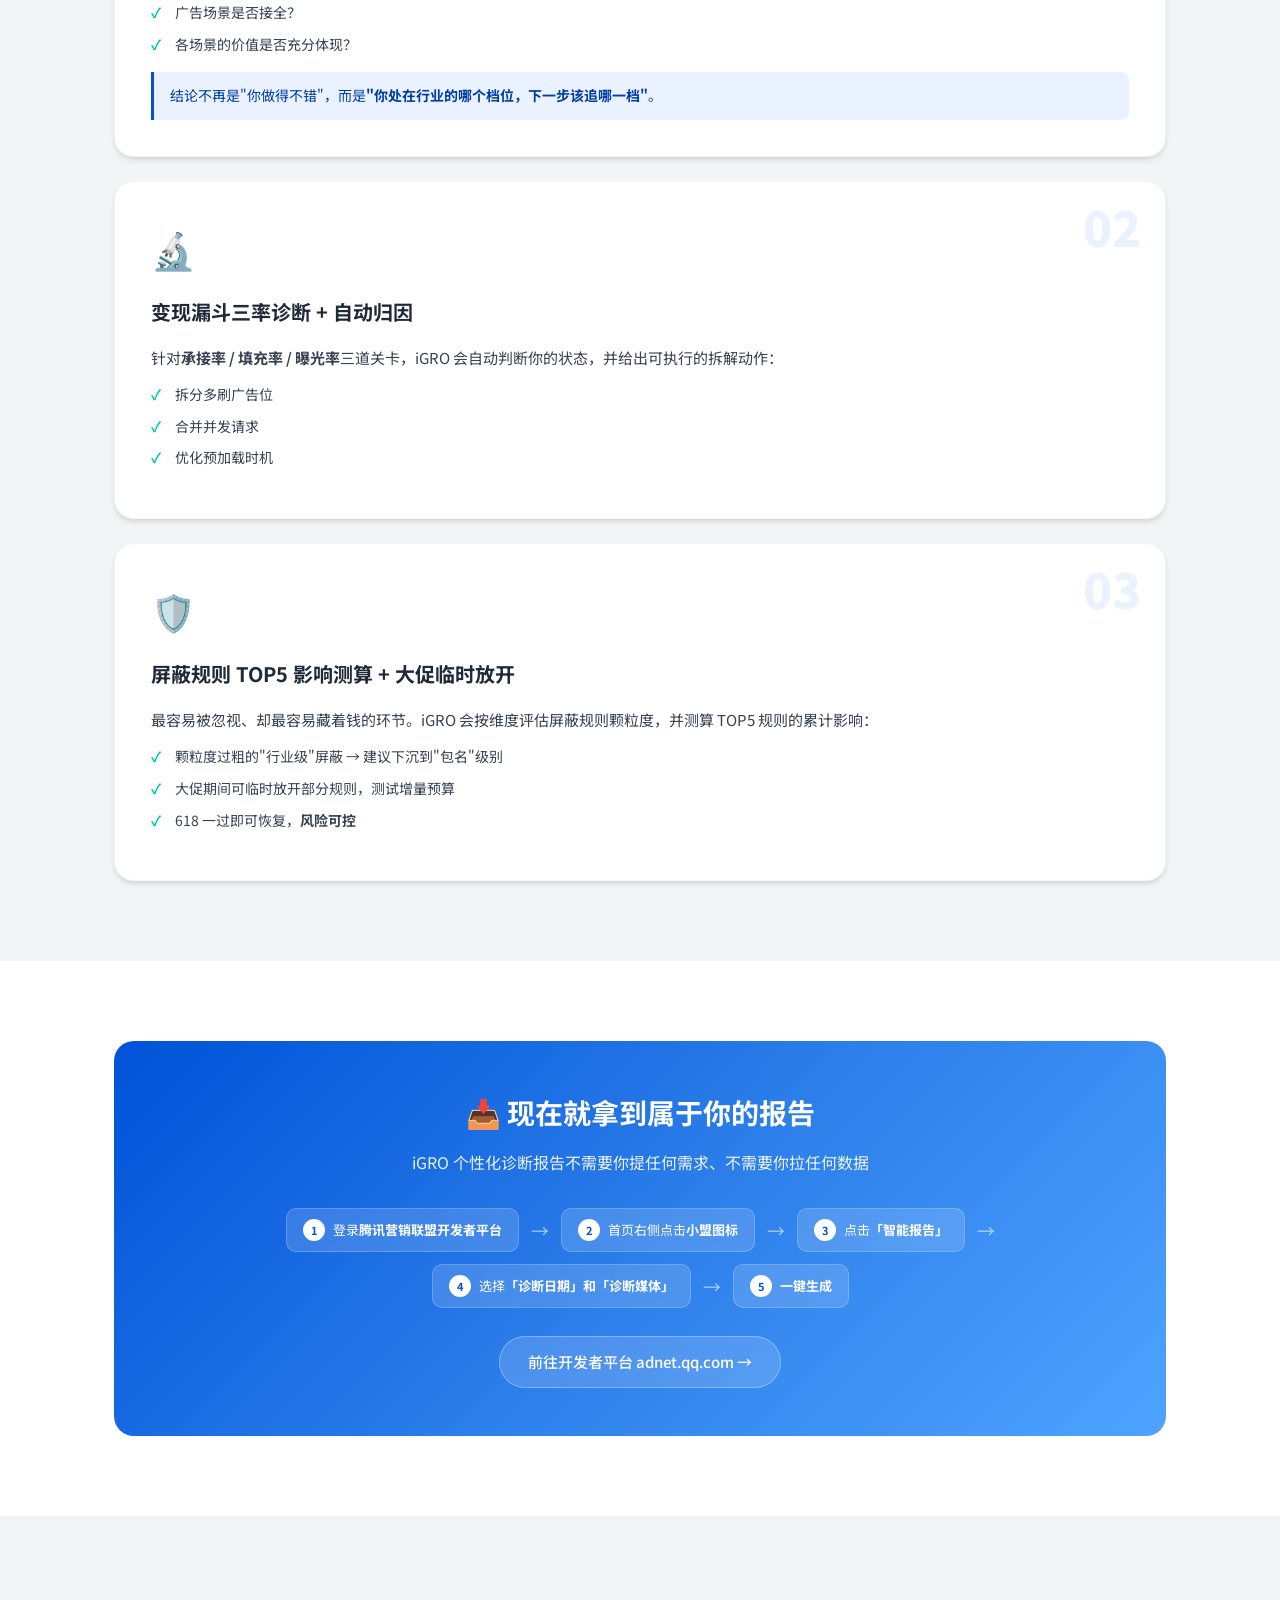
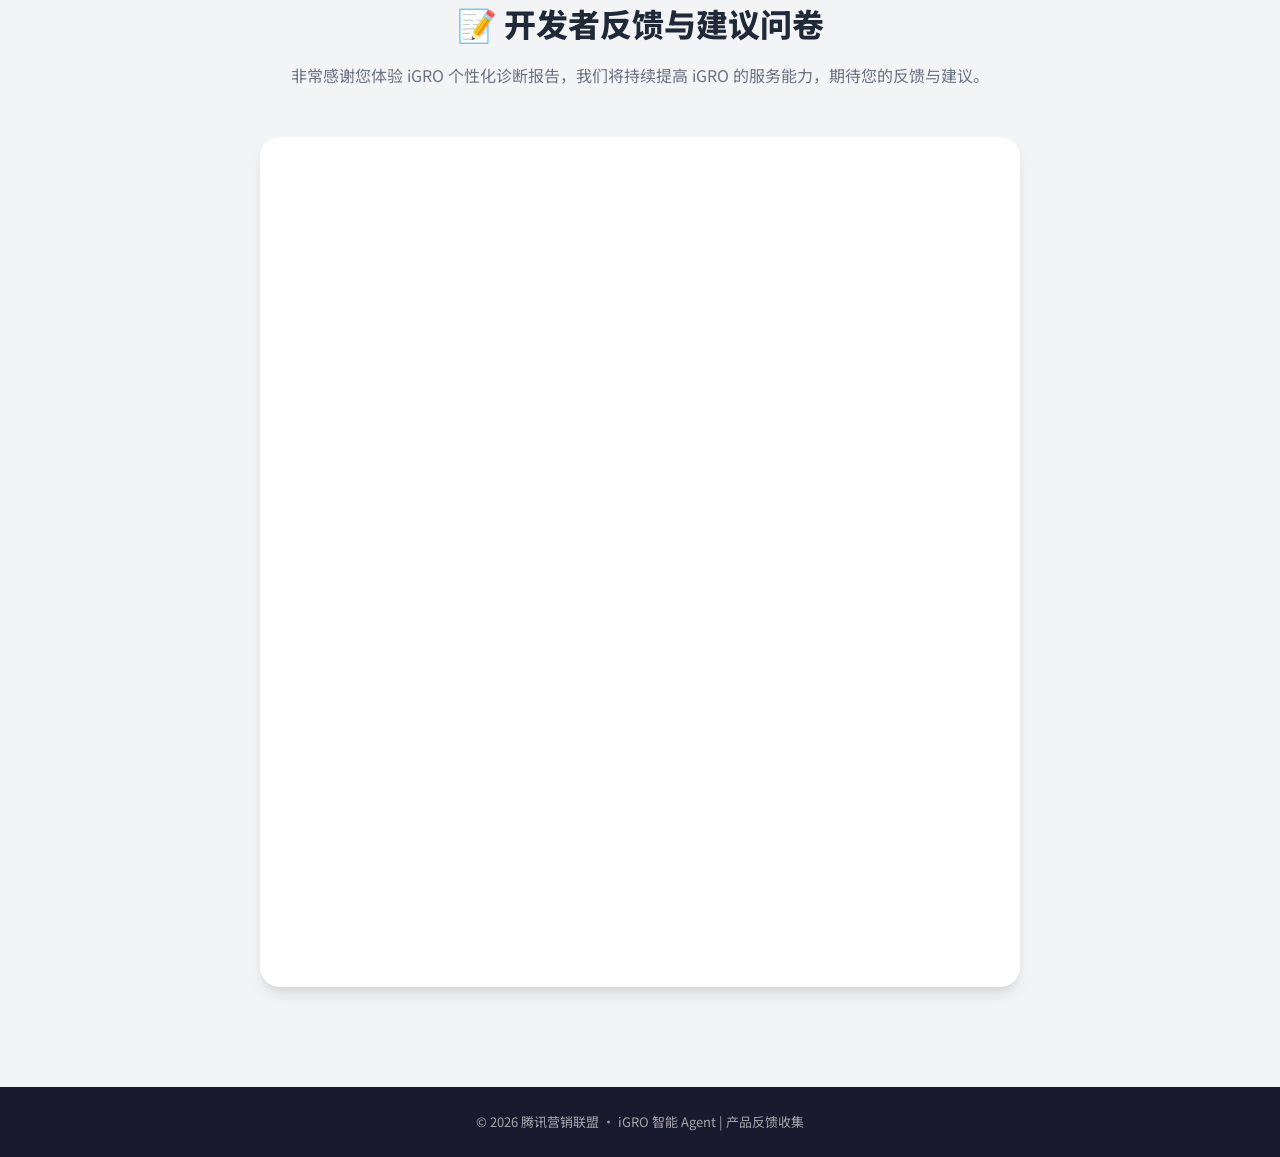
==== commit 5bc0491f: "fix: 全部'腾讯广告联盟'统一改为'腾讯营销联盟'" ====
--- a/index.html
+++ b/index.html
@@ -3,7 +3,7 @@
 <head>
     <meta charset="UTF-8">
     <meta name="viewport" content="width=device-width, initial-scale=1.0">
-    <title>iGRO 智能诊断报告 - 腾讯广告联盟</title>
+    <title>iGRO 智能诊断报告 - 腾讯营销联盟</title>
     <link rel="stylesheet" href="style.css">
     <link href="https://fonts.googleapis.com/css2?family=Noto+Sans+SC:wght@300;400;500;700;900&display=swap" rel="stylesheet">
 </head>
@@ -46,7 +46,7 @@
                 <p class="section-subtitle">不是报告生成器，而是能按媒体画像输出建议的<strong>智能体</strong></p>
             </div>
             <p class="section-desc">
-                iGRO 是腾讯营销联盟基于大模型构建的智能商业化诊断 Agent。针对 618 节点，iGRO 为每一个接入腾讯广告联盟的媒体生成了一份专属《618 电商大促提收报告》。
+                iGRO 是腾讯营销联盟基于大模型构建的智能商业化诊断 Agent。针对 618 节点，iGRO 为每一个接入腾讯营销联盟的媒体生成了一份专属《618 电商大促提收报告》。
             </p>
             
             <!-- 对比表格 -->
@@ -142,7 +142,7 @@
                 <div class="cta-path">
                     <div class="path-step">
                         <span class="step-num">1</span>
-                        <span>登录<strong>腾讯广告联盟开发者平台</strong></span>
+                        <span>登录<strong>腾讯营销联盟开发者平台</strong></span>
                     </div>
                     <div class="path-arrow">→</div>
                     <div class="path-step">
